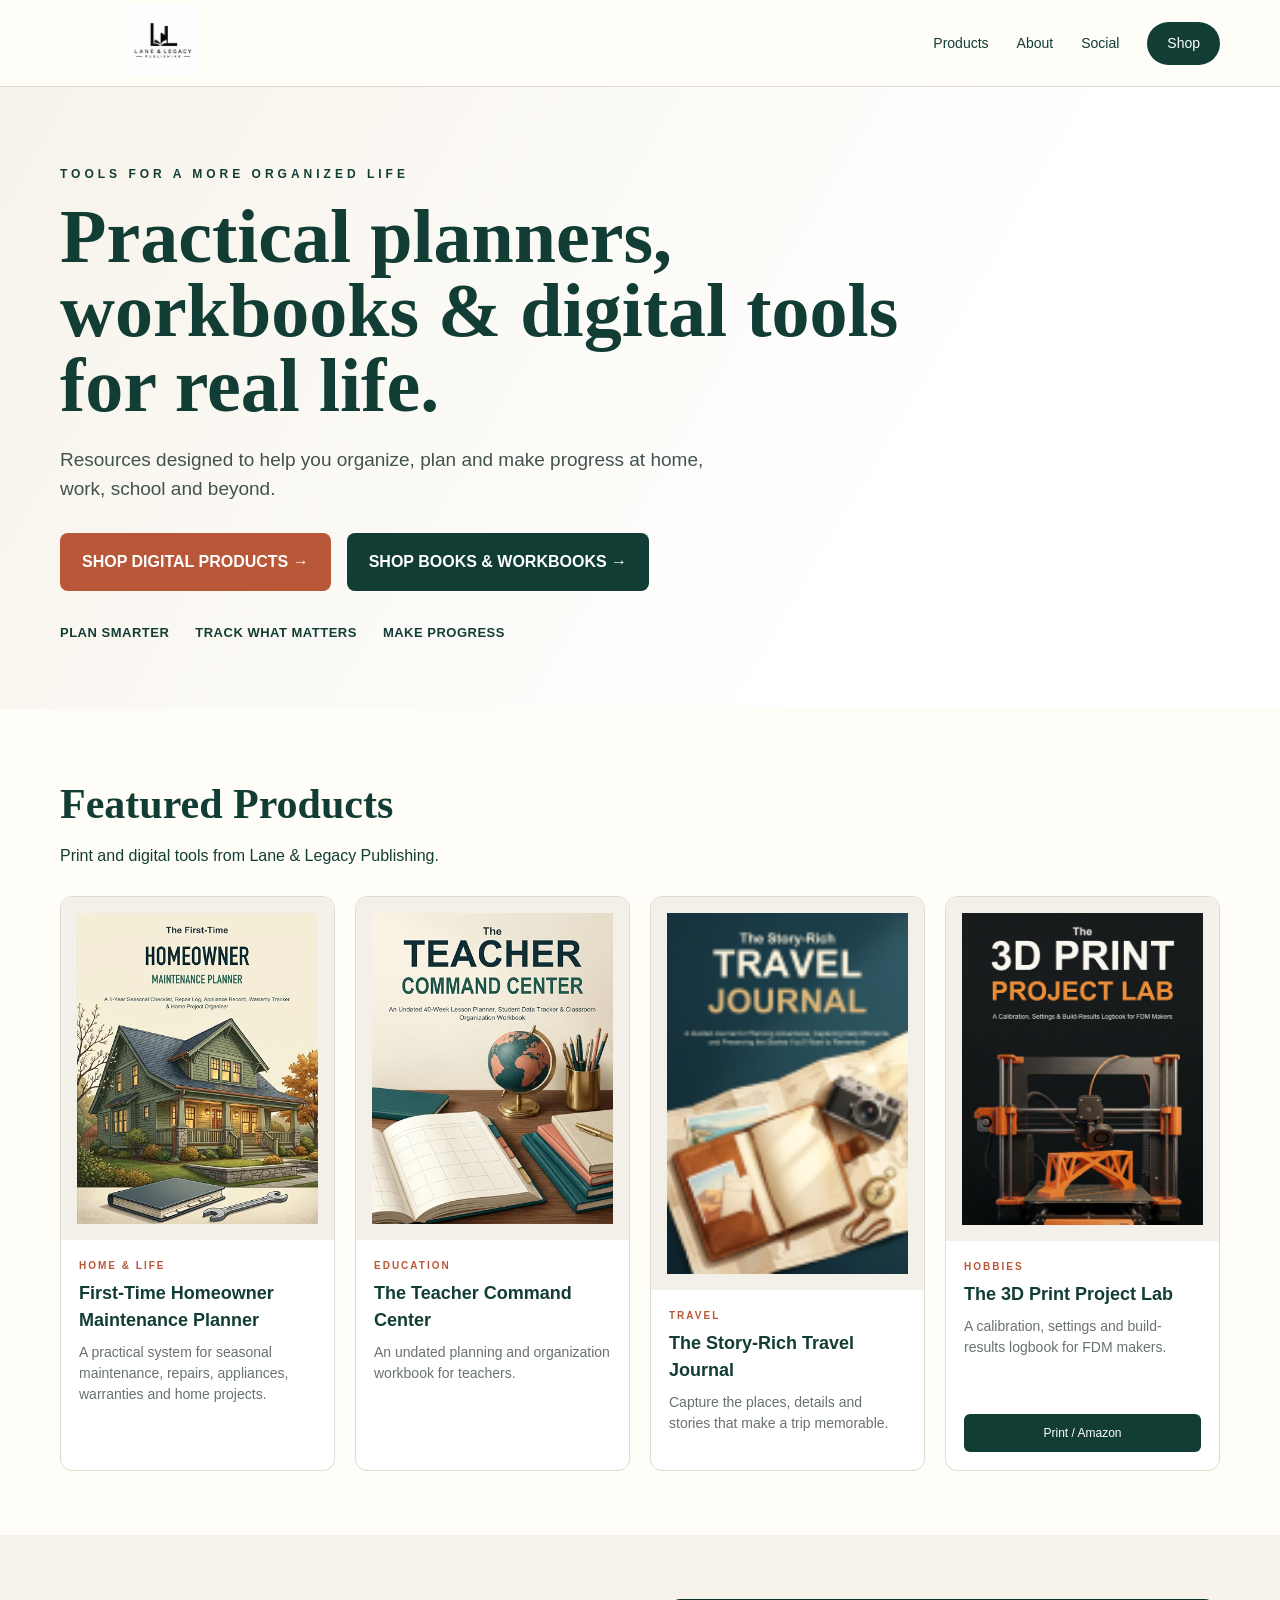
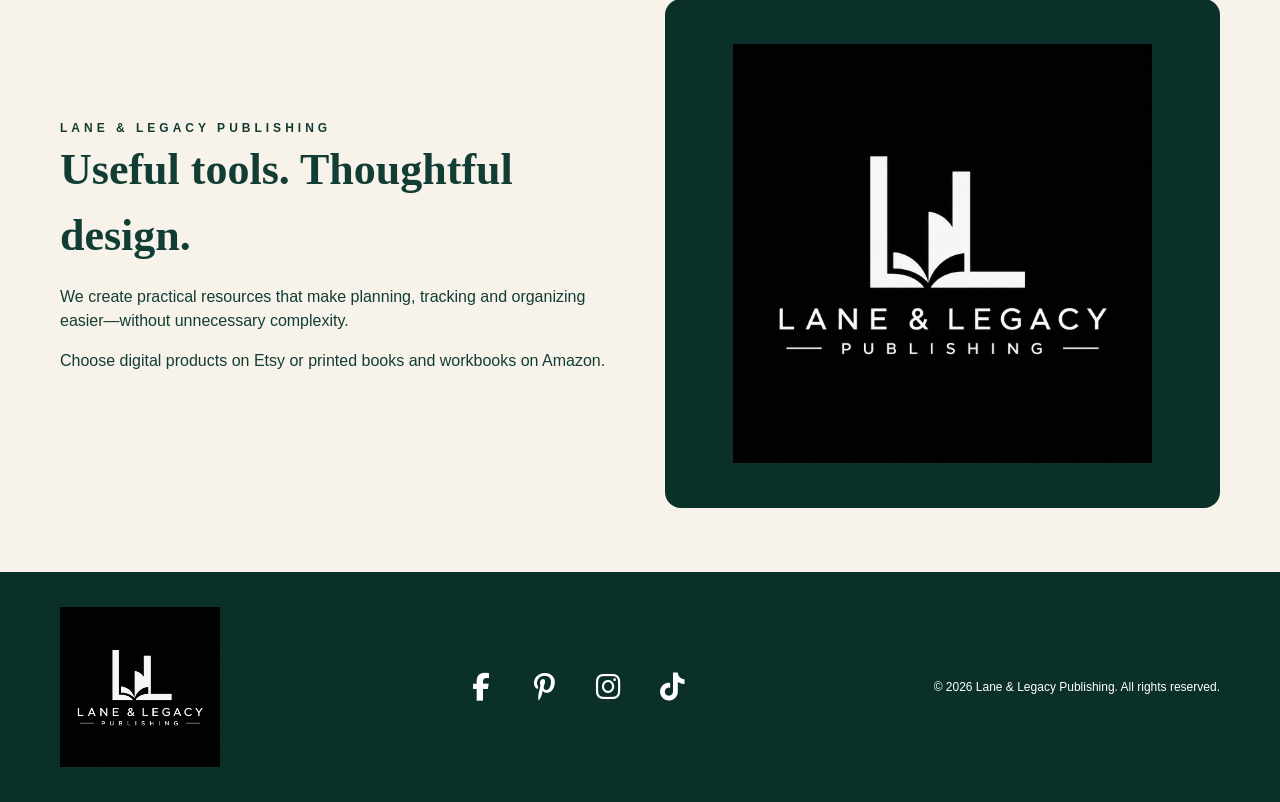
==== index.html @ 57da90db "Add script tag for app.js in index.html" ====
<!doctype html>
<html lang="en">
<head>
<meta charset="utf-8"><meta name="viewport" content="width=device-width,initial-scale=1">
<title>Lane & Legacy Publishing | Practical Tools for Real Life</title>
<meta name="description" content="Practical planners, workbooks and digital tools designed to help you organize, plan and make progress.">
<meta property="og:title" content="Lane & Legacy Publishing"><meta property="og:description" content="Practical tools for real life.">
<link rel="stylesheet" href="styles.css">
<link rel="stylesheet" href="https://cdnjs.cloudflare.com/ajax/libs/font-awesome/6.7.2/css/all.min.css">
</head>
<body>
<header>
  <nav class="wrap">
  <a href="#home"><img class="logo" src="logo.png" alt="Lane & Legacy Publishing"></a>
  <button class="menu-toggle" type="button" aria-label="Open menu" aria-expanded="false">
    <i class="fa-solid fa-bars"></i>
  </button>
  <div class="links">
      <a href="#products">Products</a>
      <a href="#about">About</a>
      <a href="#social">Social</a>
      <a class="pill" href="https://www.etsy.com/shop/LaneandLegacy" target="_blank" rel="noopener">Shop</a>
    </div>
  </nav>
</header>
<main>
<section class="hero" id="home"><div class="wrap">
<div class="eyebrow">Tools for a more organized life</div>
<h1>Practical planners, workbooks & digital tools for real life.</h1>
<p class="lead">Resources designed to help you organize, plan and make progress at home, work, school and beyond.</p>
<div class="actions"><a class="cta etsy" href="https://www.etsy.com/shop/LaneandLegacy" id="etsy-shop" target="_blank" rel="noopener">SHOP DIGITAL PRODUCTS →</a><a class="cta amazon" href="https://www.amazon.com/dp/B0HHYCFRKK" id="amazon-shop" target="_blank" rel="noopener">SHOP BOOKS & WORKBOOKS →</a></div>
<div class="trust"><span>Plan smarter</span><span>Track what matters</span><span>Make progress</span></div>
</div></section>
<section id="products"><div class="wrap"><div class="section-head"><div><h2>Featured Products</h2><div>Print and digital tools from Lane & Legacy Publishing.</div></div></div><div class="grid" id="product-grid"><p>Loading products…</p></div></div></section>
<section class="about" id="about"><div class="wrap about-grid"><div><div class="eyebrow">Lane & Legacy Publishing</div><h2>Useful tools. Thoughtful design.</h2><p>We create practical resources that make planning, tracking and organizing easier—without unnecessary complexity.</p><p>Choose digital products on Etsy or printed books and workbooks on Amazon.</p></div><div class="brand-block"><img src="logo.png" alt="Lane & Legacy Publishing logo"></div></div></section>
</main>
<footer id="social">
  <div class="wrap foot">
    <img src="logo.png" alt="Lane & Legacy Publishing">
 <div class="social-links">
  <a id="facebook-link" href="#" target="_blank" rel="noopener" aria-label="Facebook"><i class="fa-brands fa-facebook-f"></i></a>
  <a id="pinterest-link" href="#" target="_blank" rel="noopener" aria-label="Pinterest"><i class="fa-brands fa-pinterest-p"></i></a>
  <a id="instagram-link" href="#" target="_blank" rel="noopener" aria-label="Instagram"><i class="fa-brands fa-instagram"></i></a>
  <a id="tiktok-link" href="#" target="_blank" rel="noopener" aria-label="TikTok"><i class="fa-brands fa-tiktok"></i></a>
</div>
    <span>© 2026 Lane & Legacy Publishing. All rights reserved.</span>
  </div>
</footer>
  <script src="app.js"></script>
</body>
</html>
---- styles.css ----
:root{--ink:#123d35;--deep:#0b302a;--rust:#b95739;--cream:#f7f3ea;--paper:#fffdf8;--muted:#68726e;--line:#dedbd2}
*{box-sizing:border-box}html{scroll-behavior:smooth}body{margin:0;font-family:Arial,Helvetica,sans-serif;color:var(--ink);background:var(--paper);line-height:1.5}
a{text-decoration:none;color:inherit}.wrap{width:min(1160px,92%);margin:auto}
header{position:sticky;top:0;z-index:20;background:rgba(255,253,248,.96);border-bottom:1px solid var(--line);backdrop-filter:blur(8px)}
nav{height:86px;display:flex;align-items:center;justify-content:space-between;gap:24px}.logo{width:205px;height:72px;object-fit:contain}
.links{display:flex;align-items:center;gap:28px;font-size:14px}.pill{background:var(--ink);color:white;padding:11px 20px;border-radius:999px}
.hero{background:linear-gradient(120deg,var(--cream),#fff 70%);padding:78px 0 66px}.eyebrow{text-transform:uppercase;letter-spacing:4px;font-size:12px;font-weight:700}
h1,h2{font-family:Georgia,'Times New Roman',serif}h1{font-size:clamp(48px,6vw,76px);line-height:.98;margin:16px 0 24px;max-width:850px}
.lead{font-size:19px;max-width:650px;color:#42524d}.actions{display:flex;gap:16px;flex-wrap:wrap;margin-top:30px}
.cta{padding:17px 22px;border-radius:8px;color:white;font-weight:700;min-width:245px}.etsy{background:var(--rust)}.amazon{background:var(--ink)}
.trust{display:flex;gap:26px;flex-wrap:wrap;margin-top:32px;font-size:13px;font-weight:700;text-transform:uppercase;letter-spacing:.5px}
section{padding:64px 0}.section-head{display:flex;justify-content:space-between;align-items:end;gap:20px;margin-bottom:28px}.section-head h2{font-size:42px;margin:0 0 8px}
.grid{display:grid;grid-template-columns:repeat(4,1fr);gap:20px}.card{border:1px solid var(--line);border-radius:12px;overflow:hidden;background:white;display:flex;flex-direction:column}
.art{aspect-ratio:4/3;background:linear-gradient(135deg,#d9dfd7,#f0e6d8);display:grid;place-items:center;padding:24px;text-align:center;font-family:Georgia,serif;font-size:25px}
.card-body{padding:18px;display:flex;flex-direction:column;flex:1}.tag{text-transform:uppercase;letter-spacing:2px;font-size:10px;color:var(--rust);font-weight:700}.card h3{margin:7px 0 8px;font-size:18px}.card p{font-size:14px;color:var(--muted);margin:0 0 18px}
.card-actions{display:flex;gap:8px;margin-top:auto}.card-actions a{flex:1;text-align:center;padding:10px 7px;border-radius:6px;color:white;font-size:12px}
.about{background:var(--cream)}.about-grid{display:grid;grid-template-columns:1fr 1fr;gap:50px;align-items:center}.about h2{font-size:44px;margin:0 0 14px}
.brand-block{background:var(--deep);border-radius:16px;min-height:310px;display:grid;place-items:center;padding:45px}.brand-block img{width:min(430px,90%);filter:invert(1)}
footer{background:var(--deep);color:white;padding:35px 0}.foot{display:flex;justify-content:space-between;gap:24px;align-items:center;font-size:12px}.foot img{width:160px;filter:invert(1)}
.notice{background:#fff4df;border:1px solid #ead4aa;padding:12px 15px;border-radius:8px;font-size:13px;margin-top:22px;max-width:650px}
@media(max-width:900px){.grid{grid-template-columns:repeat(2,1fr)}.about-grid{grid-template-columns:1fr}.links a:not(.pill){display:none}}
@media(max-width:600px){nav{height:72px}.logo{width:155px}.hero{padding:52px 0}.grid{grid-template-columns:1fr}.actions{flex-direction:column}.cta{min-width:0}.section-head{align-items:start;flex-direction:column}.foot{flex-direction:column;text-align:center}}
.card .art img {
  width: 100%;
  height: 100%;
  object-fit: contain;
  object-position: center;
  display: block;
}

.card .art:has(img) {
  padding: 16px;
  background: #f2f0e8;
}
.social-links {
  display: flex;
  align-items: center;
  justify-content: center;
  gap: 20px;
}

.social-links a {
  display: inline-flex;
  align-items: center;
  justify-content: center;
  width: 34px;
  height: 34px;
  color: white;
  transition: opacity 0.2s ease, transform 0.2s ease;
}

.social-links svg {
  width: 24px;
  height: 24px;
  fill: currentColor;
}

.social-links a:hover {
  opacity: 0.75;
  transform: translateY(-2px);
}
/* Force social icons to normal size */
footer .social-links a {
  width: 36px !important;
  height: 36px !important;
  display: inline-flex !important;
  align-items: center !important;
  justify-content: center !important;
  overflow: hidden !important;
}

footer .social-links a svg {
  width: 22px !important;
  height: 22px !important;
  max-width: 22px !important;
  max-height: 22px !important;
  display: block !important;
  flex: 0 0 22px !important;
}

footer .social-links {
  display: flex !important;
  align-items: center !important;
  justify-content: center !important;
  gap: 16px !important;
}
/* Fix footer social icons */
footer {
  overflow: visible !important;
}

footer .foot {
  min-height: 140px !important;
  display: flex !important;
  align-items: center !important;
  justify-content: space-between !important;
}

footer .social-links {
  display: flex !important;
  visibility: visible !important;
  opacity: 1 !important;
  height: auto !important;
  overflow: visible !important;
}

footer .social-links a {
  width: 48px !important;
  height: 48px !important;
  min-width: 48px !important;
  max-width: 48px !important;
  min-height: 48px !important;
  max-height: 48px !important;
  overflow: visible !important;
}
footer .social-links a i {
  font-size: 28px !important;
  line-height: 1 !important;
}
/* Mobile footer */
@media (max-width: 700px) {
  footer .foot {
    flex-direction: column !important;
    justify-content: center !important;
    gap: 24px !important;
    padding: 32px 20px !important;
    text-align: center !important;
  }

  footer .foot > img {
    width: 145px !important;
    height: auto !important;
  }

  footer .social-links {
    justify-content: center !important;
    gap: 16px !important;
  }

  footer .foot > span {
    text-align: center !important;
    font-size: 13px !important;
  }
}
/* Mobile navigation button - hidden on desktop */
.menu-toggle {
  display: none;
}

/* Mobile navigation */
@media (max-width: 700px) {
  header nav.wrap {
    position: relative;
  }

  .menu-toggle {
    display: inline-flex;
    align-items: center;
    justify-content: center;
    width: 48px;
    height: 48px;
    margin-left: auto;
    border: 0;
    border-radius: 50%;
    background: #0b3d35;
    color: white;
    font-size: 22px;
    cursor: pointer;
  }

  header .links {
    display: none;
    position: absolute;
    top: 100%;
    right: 0;
    width: 220px;
    padding: 16px;
    background: #ffffff;
    border-radius: 0 0 12px 12px;
    box-shadow: 0 10px 25px rgba(0,0,0,.15);
    z-index: 1000;
    flex-direction: column;
    align-items: stretch;
    gap: 8px;
  }

  header .links.open {
    display: flex;
  }

  header .links a {
    display: block;
    padding: 12px 14px;
    text-align: center;
  }
}
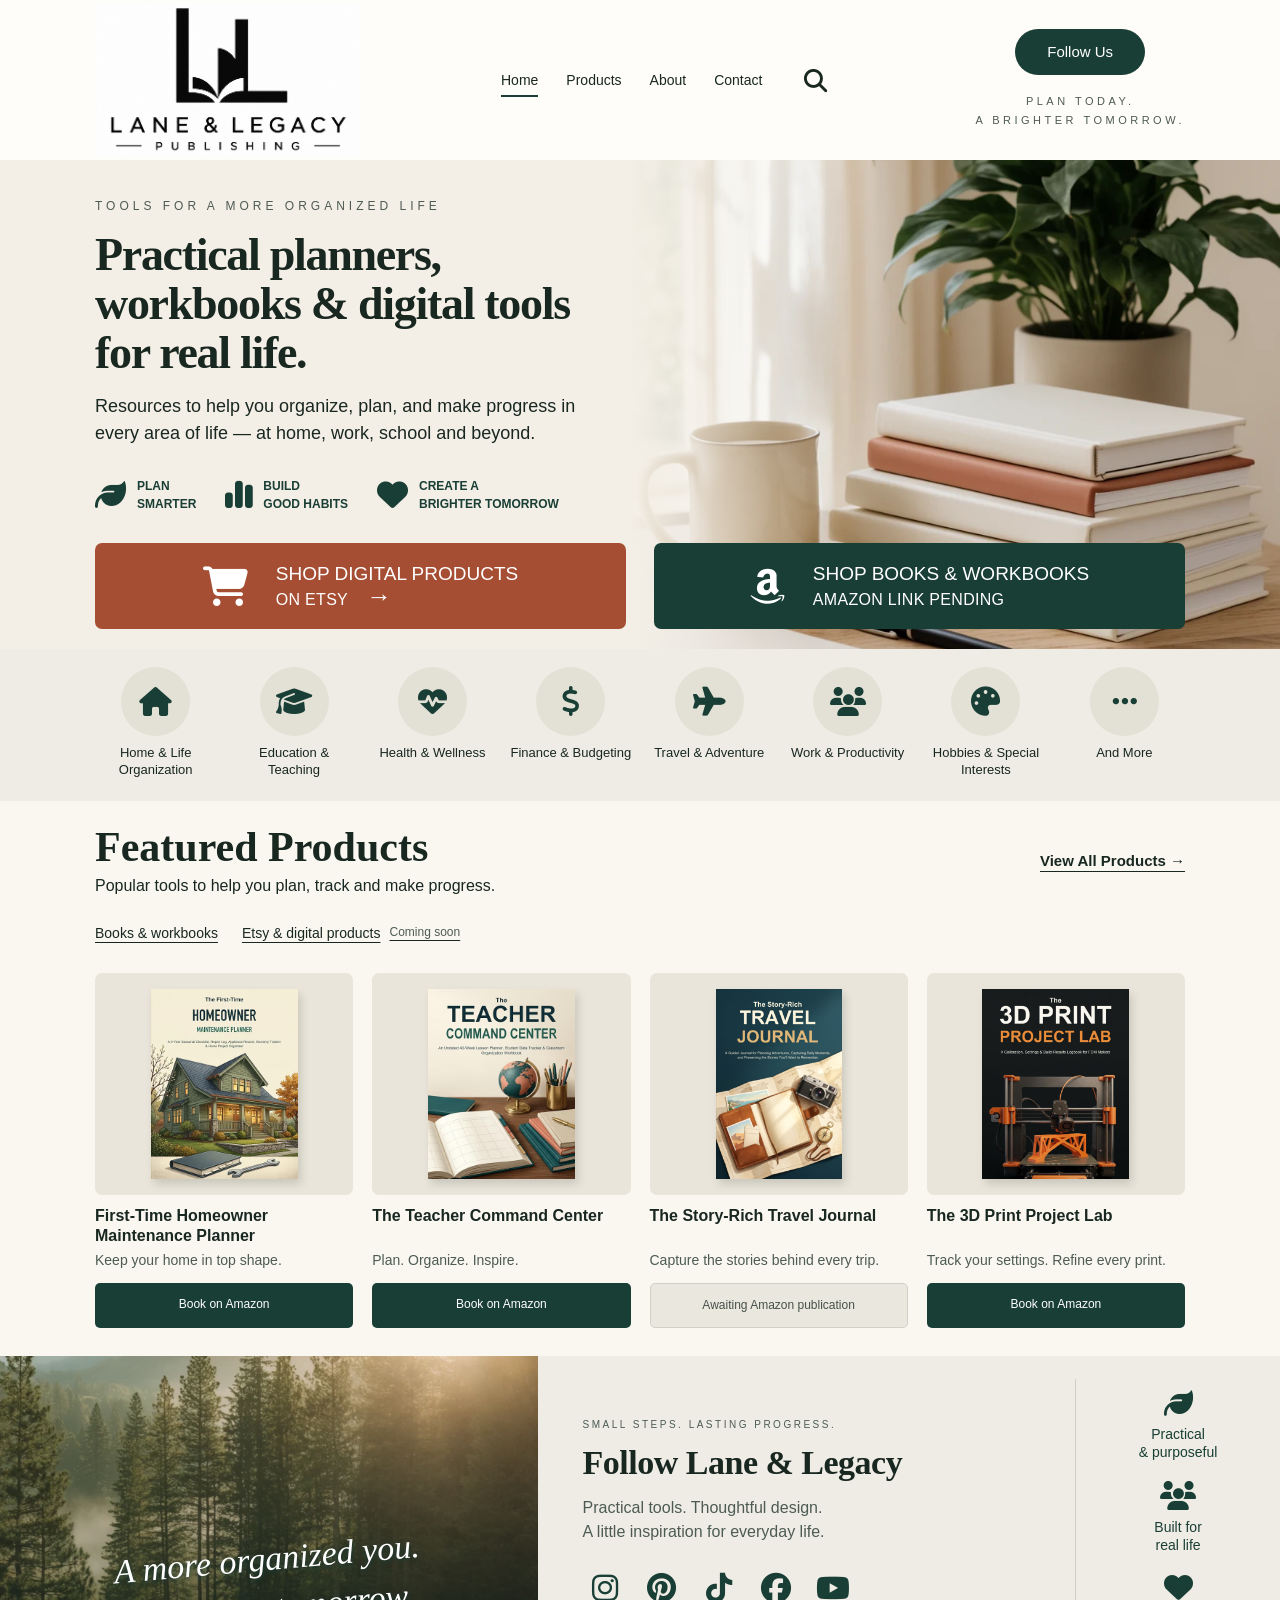
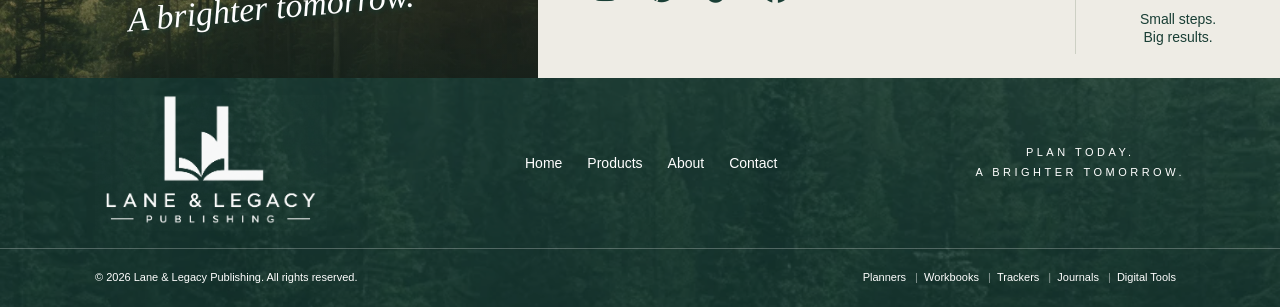
==== commit b95d0950: "Complete reference-style publishing site and verified product catalog" ====
--- a/index.html
+++ b/index.html
@@ -1,51 +1,77 @@
 <!doctype html>
 <html lang="en">
 <head>
-<meta charset="utf-8"><meta name="viewport" content="width=device-width,initial-scale=1">
-<title>Lane & Legacy Publishing | Practical Tools for Real Life</title>
-<meta name="description" content="Practical planners, workbooks and digital tools designed to help you organize, plan and make progress.">
-<meta property="og:title" content="Lane & Legacy Publishing"><meta property="og:description" content="Practical tools for real life.">
-<link rel="stylesheet" href="styles.css">
-<link rel="stylesheet" href="https://cdnjs.cloudflare.com/ajax/libs/font-awesome/6.7.2/css/all.min.css">
+  <meta charset="utf-8">
+  <meta name="viewport" content="width=device-width,initial-scale=1">
+  <title>Lane & Legacy Publishing | Practical Tools for Real Life</title>
+  <meta name="description" content="Practical planners, workbooks and digital tools to help you organize, plan and make progress—at home, work, school and beyond.">
+  <meta property="og:title" content="Lane & Legacy Publishing">
+  <meta property="og:description" content="Practical planners, workbooks & digital tools for real life.">
+  <meta name="theme-color" content="#193e35">
+  <link rel="icon" href="assets/images/logo.webp">
+  <link rel="stylesheet" href="styles.css">
+  <link rel="stylesheet" href="https://cdnjs.cloudflare.com/ajax/libs/font-awesome/6.7.2/css/all.min.css">
+  <script src="app.js" defer></script>
 </head>
 <body>
-<header>
-  <nav class="wrap">
-  <a href="#home"><img class="logo" src="logo.png" alt="Lane & Legacy Publishing"></a>
-  <button class="menu-toggle" type="button" aria-label="Open menu" aria-expanded="false">
-    <i class="fa-solid fa-bars"></i>
-  </button>
-  <div class="links">
-      <a href="#products">Products</a>
-      <a href="#about">About</a>
-      <a href="#social">Social</a>
-      <a class="pill" href="https://www.etsy.com/shop/LaneandLegacy" target="_blank" rel="noopener">Shop</a>
+<a class="skip-link" href="#main">Skip to content</a>
+<header id="home" class="site-header">
+  <div class="wrap header-inner">
+    <a class="brand" href="#home" aria-label="Lane & Legacy Publishing home"><img src="assets/images/logo.webp" width="1254" height="1254" alt="Lane & Legacy Publishing"></a>
+    <button class="menu-toggle" type="button" aria-label="Open navigation" aria-expanded="false" aria-controls="main-navigation"><i class="fa-solid fa-bars" aria-hidden="true"></i><span>Menu</span></button>
+    <nav id="main-navigation" class="main-navigation" aria-label="Main navigation">
+      <a class="home-link" href="#home" aria-current="page">Home</a><a href="#products" data-catalog="all">Products</a><button type="button" data-dialog="about-dialog">About</button><button type="button" data-dialog="contact-dialog">Contact</button>
+      <button class="search-toggle icon-button" type="button" aria-label="Search products"><i class="fa-solid fa-magnifying-glass" aria-hidden="true"></i></button>
+    </nav>
+    <div class="header-follow"><a class="pill" href="#social">Follow Us</a><p class="brand-statement">Plan today.<br>A brighter tomorrow.</p></div>
+  </div>
+</header>
+<main id="main" tabindex="-1">
+  <section class="hero" aria-labelledby="hero-title">
+    <div class="wrap hero-layout">
+      <div class="hero-copy">
+        <p class="eyebrow">Tools for a more organized life</p>
+        <h1 id="hero-title">Practical planners,<br class="desktop-break"> workbooks & digital tools<br class="desktop-break"> for real life.</h1>
+        <p class="lead">Resources to help you organize, plan, and make progress in every area of life — at home, work, school and beyond.</p>
+        <ul class="hero-values" aria-label="Our purpose">
+          <li><i class="fa-solid fa-leaf" aria-hidden="true"></i><span>Plan<br>smarter</span></li>
+          <li><i class="fa-solid fa-chart-simple" aria-hidden="true"></i><span>Build<br>good habits</span></li>
+          <li><i class="fa-solid fa-heart" aria-hidden="true"></i><span>Create a<br>brighter tomorrow</span></li>
+        </ul>
+      </div>
+      <div class="hero-photo"><img src="assets/images/workspace-832.webp" srcset="assets/images/workspace-480.webp 480w, assets/images/workspace-832.webp 832w" sizes="(max-width: 700px) 100vw, 52vw" width="832" height="1248" fetchpriority="high" alt="Cream and terracotta notebooks, a ceramic mug and a leafy plant on a sunlit wooden desk"></div>
+      <div class="shop-actions">
+        <span class="cta etsy" id="etsy-shop" aria-disabled="true"><i class="fa-solid fa-cart-shopping" aria-hidden="true"></i><span><strong>Shop digital products</strong><span>On Etsy <span aria-hidden="true">→</span></span></span></span>
+        <span class="cta amazon" id="amazon-shop" aria-disabled="true"><i class="fa-brands fa-amazon" aria-hidden="true"></i><span><strong>Shop books & workbooks</strong><span>Amazon link pending</span></span></span>
+      </div>
     </div>
-  </nav>
-</header>
-<main>
-<section class="hero" id="home"><div class="wrap">
-<div class="eyebrow">Tools for a more organized life</div>
-<h1>Practical planners, workbooks & digital tools for real life.</h1>
-<p class="lead">Resources designed to help you organize, plan and make progress at home, work, school and beyond.</p>
-<div class="actions"><a class="cta etsy" href="https://www.etsy.com/shop/LaneandLegacy" id="etsy-shop" target="_blank" rel="noopener">SHOP DIGITAL PRODUCTS →</a><a class="cta amazon" href="https://www.amazon.com/dp/B0HHYCFRKK" id="amazon-shop" target="_blank" rel="noopener">SHOP BOOKS & WORKBOOKS →</a></div>
-<div class="trust"><span>Plan smarter</span><span>Track what matters</span><span>Make progress</span></div>
-</div></section>
-<section id="products"><div class="wrap"><div class="section-head"><div><h2>Featured Products</h2><div>Print and digital tools from Lane & Legacy Publishing.</div></div></div><div class="grid" id="product-grid"><p>Loading products…</p></div></div></section>
-<section class="about" id="about"><div class="wrap about-grid"><div><div class="eyebrow">Lane & Legacy Publishing</div><h2>Useful tools. Thoughtful design.</h2><p>We create practical resources that make planning, tracking and organizing easier—without unnecessary complexity.</p><p>Choose digital products on Etsy or printed books and workbooks on Amazon.</p></div><div class="brand-block"><img src="logo.png" alt="Lane & Legacy Publishing logo"></div></div></section>
+  </section>
+  <nav class="category-strip" aria-label="Browse product categories"><div class="wrap category-list" id="category-list"></div></nav>
+  <section id="products" class="products-section" aria-labelledby="products-heading">
+    <div class="wrap">
+      <div class="section-head"><div><h2 id="products-heading">Featured Products</h2><p id="products-description">Popular tools to help you plan, track and make progress.</p></div><button class="text-link" type="button" id="view-all">View All Products <span aria-hidden="true">→</span></button></div>
+      <nav class="catalog-platforms" aria-label="Shop by format"><a href="#products" data-kind="print">Books &amp; workbooks</a><a href="#products" data-kind="digital">Etsy &amp; digital products <span>Coming soon</span></a></nav>
+      <div class="catalog-tools" id="catalog-tools" hidden>
+        <div class="search-field"><label for="product-search">Search products</label><input id="product-search" type="search" placeholder="Find your next practical tool…" autocomplete="off"></div>
+        <div class="category-field"><label for="category-select">Category</label><select id="category-select"><option value="all">All categories</option></select></div>
+        <button class="text-link" type="button" id="reset-filters">Clear filters</button>
+      </div>
+      <p class="catalog-status" id="catalog-status" role="status" aria-live="polite"></p>
+      <div class="product-grid" id="product-grid" aria-busy="true"><p>Loading products…</p></div>
+      <noscript><p>Enable JavaScript to browse the product catalog. You can also visit <a href="https://www.etsy.com/shop/LaneandLegacy">Lane & Legacy on Etsy</a>.</p></noscript>
+    </div>
+  </section>
+  <section id="social" class="brand-social" aria-labelledby="social-heading">
+    <div class="scenic-panel"><img src="assets/images/scenic-832.webp" srcset="assets/images/scenic-480.webp 480w, assets/images/scenic-832.webp 832w" sizes="(max-width: 700px) 100vw, 42vw" width="832" height="1248" loading="lazy" alt="Warm sunlight falling over a peaceful evergreen forest and distant hills"><p>A more organized you.<br>A brighter tomorrow.</p></div>
+    <div class="social-copy"><p class="eyebrow">Small steps. Lasting progress.</p><h2 id="social-heading">Follow Lane & Legacy</h2><p>Practical tools. Thoughtful design.<br>A little inspiration for everyday life.</p><div class="social-links" id="social-links" aria-label="Lane & Legacy social accounts"></div></div>
+    <ul class="brand-values" aria-label="Our values"><li><i class="fa-solid fa-leaf" aria-hidden="true"></i><span>Practical<br>& purposeful</span></li><li><i class="fa-solid fa-users" aria-hidden="true"></i><span>Built for<br>real life</span></li><li><i class="fa-solid fa-heart" aria-hidden="true"></i><span>Small steps.<br>Big results.</span></li></ul>
+  </section>
 </main>
-<footer id="social">
-  <div class="wrap foot">
-    <img src="logo.png" alt="Lane & Legacy Publishing">
- <div class="social-links">
-  <a id="facebook-link" href="#" target="_blank" rel="noopener" aria-label="Facebook"><i class="fa-brands fa-facebook-f"></i></a>
-  <a id="pinterest-link" href="#" target="_blank" rel="noopener" aria-label="Pinterest"><i class="fa-brands fa-pinterest-p"></i></a>
-  <a id="instagram-link" href="#" target="_blank" rel="noopener" aria-label="Instagram"><i class="fa-brands fa-instagram"></i></a>
-  <a id="tiktok-link" href="#" target="_blank" rel="noopener" aria-label="TikTok"><i class="fa-brands fa-tiktok"></i></a>
-</div>
-    <span>© 2026 Lane & Legacy Publishing. All rights reserved.</span>
-  </div>
+<footer class="site-footer">
+  <div class="wrap footer-main"><a class="brand footer-brand" href="#home" aria-label="Lane & Legacy Publishing home"><img src="assets/images/logo.webp" width="1254" height="1254" loading="lazy" alt="Lane & Legacy Publishing"></a><nav aria-label="Footer navigation"><a href="#home">Home</a><a href="#products" data-catalog="all">Products</a><button type="button" data-dialog="about-dialog">About</button><button type="button" data-dialog="contact-dialog">Contact</button></nav><p class="brand-statement">Plan today.<br>A brighter tomorrow.</p></div>
+  <div class="footer-rule"><div class="wrap footer-bottom"><p>© 2026 Lane & Legacy Publishing. All rights reserved.</p><nav aria-label="Browse product types"><a href="#products" data-kind="planner">Planners</a><a href="#products" data-kind="workbook">Workbooks</a><a href="#products" data-kind="tracker">Trackers</a><a href="#products" data-kind="journal">Journals</a><a href="#products" data-kind="digital">Digital Tools</a></nav></div></div>
 </footer>
-  <script src="app.js"></script>
+<dialog id="about-dialog" aria-labelledby="about-title"><div class="dialog-top"><p class="eyebrow">Lane & Legacy Publishing</p><button type="button" class="dialog-close icon-button" aria-label="Close about"><i class="fa-solid fa-xmark" aria-hidden="true"></i></button></div><h2 id="about-title">Useful tools.<br>Thoughtful design.</h2><p>We create practical resources that make planning, tracking and organizing easier—without unnecessary complexity.</p><p>For home, work, school and everything in between, our purpose is simple: help you take the next small step.</p><a class="pill dialog-products" href="#products" data-catalog="all">Explore our products <span aria-hidden="true">→</span></a></dialog>
+<dialog id="contact-dialog" aria-labelledby="contact-title"><div class="dialog-top"><p class="eyebrow">Let’s connect</p><button type="button" class="dialog-close icon-button" aria-label="Close contact"><i class="fa-solid fa-xmark" aria-hidden="true"></i></button></div><h2 id="contact-title">Contact Lane & Legacy</h2><p>For a question about an Etsy purchase, visit our shop and use Etsy’s contact option. You can also find us on our social profiles.</p><div id="contact-links" class="contact-links"></div></dialog>
 </body>
 </html>
--- a/styles.css
+++ b/styles.css
@@ -1,197 +1,1322 @@
+:root {
+  --forest:#193e35;
+  --forest-dark:#123129;
+  --cream:#faf7f1;
+  --neutral:#eeece4;
+  --rust:#a64e34;
+  --rust-dark:#8e3f2a;
+  --ink:#192721;
+  --muted:#4d5b53;
+  --line:#d8d8cc;
+  --radius:7px;
+  --wrap:1090px
+}
+* {
+  box-sizing:border-box
+}
+html {
+  scroll-behavior:smooth;
+  scroll-padding-top:24px
+}
+body {
+  margin:0;
+  background:var(--cream);
+  color:var(--ink);
+  font-family:Arial,Helvetica,sans-serif;
+  line-height:1.45
+}
+button,input,select {
+  font:inherit
+}
+button,a,input,select {
+  -webkit-tap-highlight-color:transparent
+}
+button,a {
+  touch-action:manipulation
+}
+button {
+  cursor:pointer
+}
+a {
+  color:inherit;
+  text-decoration:none
+}
+button {
+  color:inherit
+}
+img {
+  max-width:100%;
+  display:block
+}
+button:disabled,[aria-disabled=true] {
+  cursor:default
+}
+button:disabled {
+  opacity:1
+}
+a:focus-visible,button:focus-visible,input:focus-visible,select:focus-visible {
+  outline:3px solid #bd663f;
+  outline-offset:5px
+}
+a:hover {
+  text-decoration:underline;
+  text-underline-offset:5px
+}
+.wrap {
+  width:calc(100% - 112px);
+  max-width:var(--wrap);
+  margin-inline:auto
+}
+h1,h2 {
+  font-family:Georgia,'Times New Roman',serif;
+  font-weight:700
+}
+h2 {
+  font-size:42px;
+  line-height:1.1;
+  margin:0
+}
+p {
+  margin:0
+}
+.skip-link {
+  position:fixed;
+  top:-100px;
+  left:16px;
+  padding:12px 20px;
+  z-index:99;
+  background:var(--forest);
+  color:#fff
+}
+.skip-link:focus {
+  top:12px
+}
+.eyebrow {
+  font-size:12px;
+  font-weight:500;
+  letter-spacing:4px;
+  text-transform:uppercase;
+  line-height:1.6;
+  color:var(--muted)
+}
+.site-header {
+  background:#fffdfa
+}
+.header-inner {
+  min-height:160px;
+  display:flex;
+  align-items:center;
+  justify-content:space-between;
+  gap:28px
+}
+.brand {
+  position:relative;
+  display:block;
+  flex-shrink:0;
+  width:265px;
+  height:154px;
+  overflow:hidden;
+  background:#fff
+}
+.brand img {
+  position:absolute;
+  width:300px;
+  max-width:none;
+  height:300px;
+  left:-17px;
+  top:-75px
+}
+.main-navigation {
+  display:flex;
+  align-items:center;
+  gap:28px;
+  font-size:14px
+}
+.main-navigation a,.main-navigation button {
+  min-height:44px;
+  display:inline-flex;
+  align-items:center;
+  border:0;
+  background:none;
+  padding:8px 0
+}
+.home-link {
+  position:relative
+}
+.home-link:after {
+  content:'';
+  height:2px;
+  background:var(--forest);
+  position:absolute;
+  left:0;
+  right:0;
+  bottom:5px
+}
+.main-navigation button:hover,.site-footer button:hover {
+  text-decoration:underline;
+  text-underline-offset:5px
+}
+.icon-button {
+  display:inline-grid;
+  place-items:center;
+  width:44px;
+  height:44px;
+  border:0;
+  background:transparent;
+  font-size:23px
+}
+.main-navigation .search-toggle {
+  padding:8px 14px
+}
+.header-follow {
+  text-align:center;
+  flex-shrink:0
+}
+.pill {
+  display:inline-block;
+  border-radius:30px;
+  background:var(--forest);
+  color:white;
+  padding:12px 32px;
+  font-size:15px;
+  text-align:center;
+  min-height:44px
+}
+.pill:hover {
+  background:var(--forest-dark);
+  text-decoration:none
+}
+.brand-statement {
+  text-transform:uppercase;
+  font-size:11px;
+  letter-spacing:3.5px;
+  line-height:1.8
+}
+.header-follow .brand-statement {
+  margin-top:17px;
+  color:var(--muted)
+}
+.menu-toggle {
+  display:none
+}
+.hero {
+  overflow:hidden;
+  background:#f4efe6
+}
+.hero-layout {
+  position:relative;
+  display:grid;
+  grid-template-columns:51% 49%;
+  padding-top:37px;
+  padding-bottom:20px
+}
+.hero-copy {
+  position:relative;
+  z-index:1;
+  padding-bottom:30px;
+  pointer-events:none
+}
+.hero-copy .eyebrow {
+  margin-bottom:15px
+}
+h1 {
+  font-size:46px;
+  letter-spacing:-1.3px;
+  line-height:1.06;
+  margin:0 0 16px;
+  white-space:nowrap
+}
+.lead {
+  font-size:18px;
+  line-height:1.48;
+  max-width:525px
+}
+.hero-photo {
+  position:absolute;
+  left:49%;
+  right:calc((min(1090px, 100vw - 112px) - 100vw)/2);
+  top:0;
+  bottom:0
+}
+.hero-photo img {
+  width:100%;
+  height:100%;
+  object-fit:cover;
+  object-position:50% 69%
+}
+.hero-photo:after {
+  content:'';
+  position:absolute;
+  inset:0;
+  background:linear-gradient(90deg,#f4efe6 0%,rgba(244,239,230,.7) 9%,transparent 28%)
+}
+.hero-values {
+  list-style:none;
+  display:flex;
+  gap:29px;
+  padding:0;
+  margin:30px 0 0;
+  color:var(--forest)
+}
+.hero-values li {
+  display:flex;
+  align-items:center;
+  gap:11px
+}
+.hero-values i {
+  font-size:31px
+}
+.hero-values span {
+  text-transform:uppercase;
+  font-size:12px;
+  line-height:1.5;
+  font-weight:600
+}
+.shop-actions {
+  position:relative;
+  z-index:2;
+  grid-column:1/-1;
+  display:grid;
+  grid-template-columns:1fr 1fr;
+  gap:28px
+}
+.cta {
+  min-height:86px;
+  display:flex;
+  align-items:center;
+  justify-content:center;
+  gap:28px;
+  color:#fff;
+  border-radius:var(--radius);
+  padding:14px 24px;
+  line-height:1.45
+}
+.cta>i {
+  font-size:40px
+}
+.cta>span>span {
+  display:block;
+  font-size:16px;
+  text-transform:uppercase;
+  letter-spacing:.3px
+}
+.cta strong {
+  display:block;
+  font-size:19px;
+  font-weight:500;
+  text-transform:uppercase
+}
+.cta>span>span>span {
+  display:inline;
+  margin-left:14px;
+  font-size:25px;
+  line-height:0
+}
+.etsy {
+  background:var(--rust);
+  color:white
+}
+.amazon {
+  background:var(--forest);
+  color:white
+}
+a.etsy:hover {
+  background:var(--rust-dark);
+  text-decoration:none
+}
+a.amazon:hover {
+  background:var(--forest-dark);
+  text-decoration:none
+}
+.category-strip {
+  background:var(--neutral)
+}
+.category-list {
+  display:grid;
+  grid-template-columns:repeat(8,1fr);
+  gap:17px;
+  padding:18px 0 22px
+}
+.category-list a {
+  font-size:13px;
+  text-align:center;
+  line-height:1.35;
+  display:flex;
+  flex-direction:column;
+  align-items:center;
+  gap:8px
+}
+.category-icon {
+  width:69px;
+  height:69px;
+  border-radius:50%;
+  background:#e3e1d6;
+  display:grid;
+  place-items:center;
+  color:var(--forest);
+  font-size:29px;
+  transition:background .15s
+}
+.category-list a:hover .category-icon,.category-list a[aria-current=true] .category-icon {
+  background:#d3dbcf
+}
+.category-list a:focus-visible {
+  outline-offset:3px
+}
+.products-section {
+  padding:23px 0 28px
+}
+.section-head {
+  display:flex;
+  align-items:center;
+  justify-content:space-between;
+  gap:24px;
+  margin-bottom:14px
+}
+.section-head p {
+  font-size:16px;
+  margin-top:4px
+}
+.text-link {
+  border:0;
+  background:transparent;
+  padding:10px 0;
+  text-decoration:underline;
+  text-underline-offset:5px;
+  min-height:44px;
+  font-weight:600;
+  white-space:nowrap;
+  font-size:15px
+}
+.text-link span {
+  font-size:24px;
+  display:inline-block;
+  text-decoration:none;
+  margin-left:5px
+}
+.product-grid {
+  display:grid;
+  grid-template-columns:repeat(4,minmax(0,1fr));
+  gap:19px
+}
+.product-card {
+  min-width:0;
+  display:flex;
+  flex-direction:column
+}
+.product-art {
+  height:222px;
+  border-radius:var(--radius);
+  background:#e9e5da;
+  display:flex;
+  align-items:center;
+  justify-content:center;
+  overflow:hidden;
+  padding:13px
+}
+.product-art img {
+  height:100%;
+  width:100%;
+  object-fit:contain;
+  filter:drop-shadow(3px 5px 4px #0002)
+}
+.product-card h3 {
+  font-size:16px;
+  line-height:1.25;
+  margin:11px 0 5px
+}
+.product-card p {
+  font-size:14px;
+  line-height:1.4;
+  color:var(--muted);
+  margin-bottom:12px
+}
+.card-actions {
+  display:flex;
+  gap:8px;
+  margin-top:auto
+}
+.card-actions a,.card-actions .unavailable {
+  flex:1;
+  text-align:center;
+  min-height:45px;
+  padding:12px 6px;
+  border-radius:5px;
+  font-size:12px;
+  line-height:1.5
+}
+.unavailable {
+  background:#e9e7de;
+  color:#465149;
+  border:1px solid #d0d2c6
+}
+.catalog-tools {
+  display:flex;
+  align-items:end;
+  gap:18px;
+  background:var(--neutral);
+  padding:20px;
+  margin:18px 0
+}
+.catalog-tools[hidden] {
+  display:none
+}
+.catalog-tools label {
+  display:block;
+  font-size:13px;
+  font-weight:600;
+  margin-bottom:6px
+}
+.search-field {
+  flex:1
+}
+.catalog-tools input,.catalog-tools select {
+  width:100%;
+  border:1px solid #929a91;
+  background:#fffdf9;
+  color:var(--ink);
+  border-radius:5px;
+  min-height:45px;
+  padding:10px 12px
+}
+.catalog-status:empty {
+  display:none
+}
+.catalog-status {
+  font-size:14px;
+  color:var(--muted);
+  margin-bottom:15px
+}
+.empty-state {
+  grid-column:1/-1;
+  border:1px solid var(--line);
+  padding:30px;
+  background:var(--neutral)
+}
+.empty-state h3 {
+  margin-top:0
+}
+.empty-state p {
+  margin-bottom:10px
+}
+.brand-social {
+  display:grid;
+  grid-template-columns:42% 42% 16%;
+  background:#eeece5;
+  min-height:322px
+}
+.scenic-panel {
+  position:relative;
+  overflow:hidden;
+  min-height:322px
+}
+.scenic-panel img {
+  position:absolute;
+  width:100%;
+  height:100%;
+  object-fit:cover;
+  object-position:50% 59%
+}
+.scenic-panel:after {
+  content:'';
+  position:absolute;
+  inset:0;
+  background:linear-gradient(transparent 15%,#102a256e)
+}
+.scenic-panel p {
+  position:absolute;
+  inset:auto 22px 45px;
+  z-index:1;
+  font-family:Georgia,'Times New Roman',serif;
+  font-style:italic;
+  color:#fff;
+  text-shadow:0 2px 5px #163c35;
+  font-size:34px;
+  line-height:1.45;
+  text-align:center;
+  transform:rotate(-5deg)
+}
+.social-copy {
+  padding:41px 32px 35px 45px;
+  align-self:center
+}
+.social-copy .eyebrow {
+  font-size:10px;
+  letter-spacing:2.5px;
+  margin-bottom:11px
+}
+.social-copy h2 {
+  font-size:34px;
+  letter-spacing:-.5px;
+  margin-bottom:15px
+}
+.social-copy>p:not(.eyebrow) {
+  font-size:16px;
+  color:var(--muted);
+  line-height:1.5
+}
+.social-links {
+  display:flex;
+  gap:13px;
+  margin-top:22px;
+  flex-wrap:wrap
+}
+.social-links a,.social-links .social-unavailable {
+  width:44px;
+  min-height:44px;
+  display:flex;
+  flex-direction:column;
+  align-items:center;
+  justify-content:center;
+  color:var(--forest);
+  font-size:30px
+}
+.social-links a:hover {
+  transform:translateY(-2px);
+  text-decoration:none
+}
+.social-unavailable {
+  position:relative;
+  color:#627369!important
+}
+.social-unavailable small {
+  font-size:9px;
+  position:absolute;
+  white-space:nowrap;
+  bottom:-12px
+}
+.brand-values {
+  list-style:none;
+  border-left:1px solid #cdd0c4;
+  align-self:center;
+  display:flex;
+  flex-direction:column;
+  align-items:center;
+  gap:19px;
+  text-align:center;
+  margin:22px 0;
+  padding:0 15px;
+  color:var(--forest)
+}
+.brand-values li {
+  display:flex;
+  align-items:center;
+  flex-direction:column;
+  font-size:14px;
+  line-height:1.3;
+  gap:6px
+}
+.brand-values i {
+  font-size:29px
+}
+.site-footer {
+  position:relative;
+  background:var(--forest-dark) url('assets/images/forest-832.webp') center 58%/cover;
+  color:#fff
+}
+.site-footer:before {
+  content:'';
+  position:absolute;
+  inset:0;
+  background:#103a3294;
+  pointer-events:none
+}
+.footer-main,.footer-bottom {
+  position:relative
+}
+.footer-main {
+  display:flex;
+  justify-content:space-between;
+  align-items:center;
+  min-height:170px;
+  gap:32px
+}
+.footer-brand {
+  width:232px;
+  height:136px;
+  border-radius:3px
+}
+.footer-brand img {
+  width:267px;
+  height:267px;
+  left:-18px;
+  top:-70px
+}
+.footer-main nav {
+  display:flex;
+  gap:25px;
+  align-items:center;
+  font-size:14px
+}
+.site-footer button {
+  border:0;
+  background:none;
+  color:inherit;
+  padding:12px 0
+}
+.footer-main nav a {
+  padding:12px 0
+}
+.footer-main .brand-statement {
+  text-align:center
+}
+.footer-rule {
+  position:relative;
+  border-top:1px solid #ffffff40
+}
+.footer-bottom {
+  min-height:58px;
+  display:flex;
+  justify-content:space-between;
+  align-items:center;
+  gap:18px;
+  font-size:11px
+}
+.footer-bottom nav {
+  display:flex;
+  flex-wrap:wrap
+}
+.footer-bottom nav a {
+  padding:12px 9px;
+  position:relative;
+  min-height:44px;
+  display:inline-flex;
+  align-items:center
+}
+.footer-bottom nav a+a:before {
+  content:'|';
+  position:absolute;
+  left:0;
+  color:#ffffff80
+}
+dialog {
+  border:1px solid var(--line);
+  border-radius:10px;
+  max-width:560px;
+  width:calc(100% - 32px);
+  padding:30px;
+  background:var(--cream);
+  color:var(--ink);
+  box-shadow:0 12px 60px #0003
+}
+dialog::backdrop {
+  background:#112f29b3
+}
+.dialog-top {
+  display:flex;
+  justify-content:space-between;
+  align-items:center;
+  gap:15px
+}
+.dialog-top .eyebrow {
+  font-size:10px;
+  letter-spacing:2px
+}
+dialog h2 {
+  font-size:35px;
+  margin:16px 0
+}
+dialog p {
+  margin-bottom:16px
+}
+.dialog-products {
+  margin-top:8px
+}
+.contact-links {
+  display:flex;
+  flex-wrap:wrap;
+  gap:12px
+}
+.contact-links a {
+  border:1px solid var(--forest);
+  padding:11px 15px;
+  border-radius:5px;
+  min-height:44px
+}
+@media(min-width:1350px) {
+  .hero {
+    background:#f4efe6
+  }
+  .hero-layout {
+    min-height:490px
+  }
+  .hero-copy {
+    padding-top:16px
+  }
+  .hero-values {
+    margin-top:34px
+  }
+  .shop-actions {
+    align-self:end
+  }
+}
+@media(max-width:1100px) {
+  .wrap {
+    width:calc(100% - 64px)
+  }
+  .header-inner {
+    gap:20px
+  }
+  .brand {
+    width:230px;
+    height:140px
+  }
+  .brand img {
+    width:277px;
+    height:277px;
+    left:-23px;
+    top:-73px
+  }
+  .main-navigation {
+    gap:18px
+  }
+  .header-follow .brand-statement {
+    font-size:9px;
+    letter-spacing:2px
+  }
+  .header-inner {
+    min-height:146px
+  }
+  h1 {
+    font-size:40px
+  }
+  .lead {
+    font-size:16px;
+    max-width:460px
+  }
+  .hero-values {
+    gap:18px
+  }
+  .hero-values span {
+    font-size:10px
+  }
+  .hero-values i {
+    font-size:27px
+  }
+  .cta {
+    gap:18px
+  }
+  .cta strong {
+    font-size:16px
+  }
+  .cta>span>span {
+    font-size:14px
+  }
+  .hero-photo {
+    right:-32px
+  }
+  .category-list {
+    gap:12px
+  }
+  .category-list a {
+    font-size:11px
+  }
+  .category-icon {
+    width:60px;
+    height:60px;
+    font-size:27px
+  }
+  .product-art {
+    height:205px
+  }
+  .social-copy {
+    padding:30px
+  }
+  .social-copy h2 {
+    font-size:29px
+  }
+  .social-links {
+    gap:7px
+  }
+  .scenic-panel p {
+    font-size:28px
+  }
+  .footer-main nav {
+    gap:18px
+  }
+  .footer-main .brand-statement {
+    font-size:9px;
+    letter-spacing:2px
+  }
+  .footer-brand {
+    width:222px;
+    height:136px
+  }
+  .footer-brand img {
+    width:267px;
+    height:267px;
+    left:-22px;
+    top:-70px
+  }
+}
+@media(max-width:850px) {
+  .header-inner {
+    gap:12px
+  }
+  .main-navigation {
+    gap:14px;
+    font-size:13px
+  }
+  .header-follow .brand-statement {
+    display:none
+  }
+  .header-follow .pill {
+    padding:12px 19px
+  }
+  .main-navigation .search-toggle {
+    padding:8px;
+    width:36px
+  }
+  .brand {
+    width:206px;
+    height:130px
+  }
+  .brand img {
+    width:250px;
+    height:250px;
+    left:-22px;
+    top:-64px
+  }
+  .header-inner {
+    min-height:136px
+  }
+  h1 {
+    font-size:34px
+  }
+  .lead {
+    font-size:15px;
+    max-width:365px
+  }
+  .hero-copy .eyebrow {
+    font-size:10px;
+    letter-spacing:2.5px
+  }
+  .hero-values {
+    gap:15px
+  }
+  .hero-values li {
+    gap:8px
+  }
+  .hero-values i {
+    font-size:23px
+  }
+  .hero-values span {
+    font-size:9px
+  }
+  .shop-actions {
+    gap:18px
+  }
+  .cta {
+    padding:13px 15px;
+    gap:15px
+  }
+  .cta strong {
+    font-size:14px
+  }
+  .cta>i {
+    font-size:32px
+  }
+  .category-list {
+    grid-template-columns:repeat(4,1fr);
+    row-gap:18px
+  }
+  .category-list a {
+    font-size:12px
+  }
+  .product-grid {
+    grid-template-columns:repeat(2,minmax(0,1fr));
+    gap:25px
+  }
+  .product-art {
+    height:270px
+  }
+  .brand-social {
+    grid-template-columns:42% 58%
+  }
+  .brand-values {
+    grid-column:1/-1;
+    flex-direction:row;
+    justify-content:center;
+    gap:60px;
+    border-left:0;
+    border-top:1px solid #cdd0c4;
+    padding:20px;
+    margin:0
+  }
+  .brand-values li {
+    flex-direction:row;
+    gap:14px;
+    text-align:left
+  }
+  .social-copy h2 {
+    font-size:30px
+  }
+  .footer-main {
+    gap:15px
+  }
+  .footer-main nav {
+    gap:14px
+  }
+  .footer-bottom {
+    flex-direction:column;
+    gap:0;
+    padding:12px 0 6px
+  }
+  .footer-main .brand-statement {
+    font-size:8px
+  }
+  .section-head h2 {
+    font-size:36px
+  }
+}
+@media(max-width:700px) {
+  .wrap {
+    width:calc(100% - 36px)
+  }
+  .header-inner {
+    min-height:128px;
+    position:relative;
+    gap:8px;
+    flex-wrap:wrap
+  }
+  .brand {
+    width:198px;
+    height:122px
+  }
+  .brand img {
+    width:239px;
+    height:239px;
+    left:-21px;
+    top:-62px
+  }
+  .menu-toggle {
+    display:flex;
+    align-items:center;
+    gap:8px;
+    border:0;
+    background:none;
+    min-height:44px;
+    font-size:14px;
+    padding:10px 4px;
+    margin-left:auto
+  }
+  .menu-toggle i {
+    font-size:20px
+  }
+  .header-follow {
+    display:none
+  }
+  .main-navigation {
+    display:none;
+    order:3;
+    flex-basis:100%;
+    padding:0 0 16px;
+    gap:0;
+    justify-content:space-between
+  }
+  .main-navigation.open {
+    display:flex
+  }
+  .main-navigation a,.main-navigation button {
+    padding:8px;
+    font-size:14px
+  }
+  .hero-layout {
+    display:flex;
+    flex-direction:column;
+    padding-top:25px;
+    padding-bottom:20px
+  }
+  .hero-copy {
+    padding-bottom:25px
+  }
+  .hero-copy .eyebrow {
+    font-size:10px;
+    letter-spacing:2.5px;
+    margin-bottom:13px
+  }
+  h1 {
+    white-space:normal;
+    font-size:clamp(32px,7.5vw,44px);
+    line-height:1.08;
+    letter-spacing:-.8px;
+    margin-bottom:15px
+  }
+  .desktop-break {
+    display:none
+  }
+  .lead {
+    font-size:16px;
+    max-width:540px
+  }
+  .hero-values {
+    margin-top:23px;
+    gap:20px;
+    justify-content:space-between
+  }
+  .hero-values i {
+    font-size:25px
+  }
+  .hero-values span {
+    font-size:10px
+  }
+  .hero-photo {
+    position:relative;
+    left:auto;
+    right:auto;
+    top:auto;
+    bottom:auto;
+    height:280px;
+    margin:0 -18px 20px
+  }
+  .hero-photo img {
+    object-position:50% 73%
+  }
+  .hero-photo:after {
+    display:none
+  }
+  .shop-actions {
+    grid-template-columns:1fr;
+    gap:12px
+  }
+  .cta {
+    min-height:76px;
+    justify-content:flex-start;
+    padding:13px 26px;
+    gap:24px
+  }
+  .cta>i {
+    width:40px;
+    text-align:center;
+    font-size:35px
+  }
+  .cta strong {
+    font-size:17px
+  }
+  .cta>span>span {
+    font-size:14px
+  }
+  .category-list {
+    gap:18px 12px;
+    padding:20px 0
+  }
+  .category-icon {
+    width:57px;
+    height:57px;
+    font-size:25px
+  }
+  .category-list a {
+    font-size:11px
+  }
+  .products-section {
+    padding:26px 0
+  }
+  .section-head {
+    align-items:start;
+    gap:8px;
+    flex-direction:column;
+    margin-bottom:18px
+  }
+  .section-head h2 {
+    font-size:34px
+  }
+  .section-head p {
+    font-size:15px
+  }
+  .section-head .text-link {
+    font-size:14px;
+    padding-top:4px;
+    min-height:44px
+  }
+  .product-grid {
+    gap:24px 14px
+  }
+  .product-art {
+    height:215px;
+    padding:10px
+  }
+  .product-card h3 {
+    font-size:15px
+  }
+  .product-card p {
+    font-size:13px
+  }
+  .card-actions {
+    flex-direction:column
+  }
+  .brand-social {
+    grid-template-columns:1fr
+  }
+  .scenic-panel {
+    min-height:270px
+  }
+  .scenic-panel img {
+    object-position:50% 53%
+  }
+  .scenic-panel p {
+    font-size:32px;
+    bottom:40px
+  }
+  .social-copy {
+    padding:32px 24px 40px;
+    text-align:center
+  }
+  .social-copy h2 {
+    font-size:31px
+  }
+  .social-links {
+    justify-content:center;
+    gap:20px;
+    margin-top:20px
+  }
+  .brand-values {
+    gap:0;
+    justify-content:space-around;
+    padding:20px 8px
+  }
+  .brand-values li {
+    flex-direction:column;
+    text-align:center;
+    gap:8px;
+    font-size:12px
+  }
+  .brand-values i {
+    font-size:26px
+  }
+  .footer-main {
+    flex-wrap:wrap;
+    justify-content:center;
+    padding:21px 0;
+    gap:15px 28px
+  }
+  .footer-brand {
+    width:213px;
+    height:132px
+  }
+  .footer-brand img {
+    width:255px;
+    height:255px;
+    left:-21px;
+    top:-67px
+  }
+  .footer-main nav {
+    order:3;
+    justify-content:center;
+    width:100%;
+    gap:28px
+  }
+  .footer-main .brand-statement {
+    font-size:10px;
+    letter-spacing:2px
+  }
+  .footer-bottom {
+    font-size:10px;
+    text-align:center
+  }
+  .footer-bottom nav {
+    justify-content:center
+  }
+  .footer-bottom nav a {
+    padding:13px 8px
+  }
+  .catalog-tools {
+    flex-wrap:wrap;
+    padding:15px;
+    gap:12px
+  }
+  .search-field {
+    flex-basis:100%
+  }
+  .category-field {
+    flex:1
+  }
+  .catalog-tools .text-link {
+    font-size:13px
+  }
+  .catalog-status {
+    font-size:13px
+  }
+  .footer-main .brand-statement {
+    max-width:145px
+  }
+}
+@media(max-width:370px) {
+  h1 {
+    font-size:30px
+  }
+  .hero-values {
+    gap:9px
+  }
+  .hero-values li {
+    gap:6px
+  }
+  .hero-values span {
+    font-size:9px
+  }
+  .hero-values i {
+    font-size:22px
+  }
+  .cta {
+    padding:13px 17px;
+    gap:17px
+  }
+  .cta strong {
+    font-size:15px
+  }
+  .product-art {
+    height:190px
+  }
+  .category-list {
+    gap:16px 8px
+  }
+  .category-list a {
+    font-size:10px
+  }
+  .social-links {
+    gap:13px
+  }
+  .brand {
+    width:185px
+  }
+  .brand img {
+    left:-27px
+  }
+}
+@media(prefers-reduced-motion:reduce) {
+  html {
+    scroll-behavior:auto
+  }
+  * {
+    transition:none!important
+  }
+  .social-links a:hover {
+    transform:none
+  }
+}
 
-:root{--ink:#123d35;--deep:#0b302a;--rust:#b95739;--cream:#f7f3ea;--paper:#fffdf8;--muted:#68726e;--line:#dedbd2}
-*{box-sizing:border-box}html{scroll-behavior:smooth}body{margin:0;font-family:Arial,Helvetica,sans-serif;color:var(--ink);background:var(--paper);line-height:1.5}
-a{text-decoration:none;color:inherit}.wrap{width:min(1160px,92%);margin:auto}
-header{position:sticky;top:0;z-index:20;background:rgba(255,253,248,.96);border-bottom:1px solid var(--line);backdrop-filter:blur(8px)}
-nav{height:86px;display:flex;align-items:center;justify-content:space-between;gap:24px}.logo{width:205px;height:72px;object-fit:contain}
-.links{display:flex;align-items:center;gap:28px;font-size:14px}.pill{background:var(--ink);color:white;padding:11px 20px;border-radius:999px}
-.hero{background:linear-gradient(120deg,var(--cream),#fff 70%);padding:78px 0 66px}.eyebrow{text-transform:uppercase;letter-spacing:4px;font-size:12px;font-weight:700}
-h1,h2{font-family:Georgia,'Times New Roman',serif}h1{font-size:clamp(48px,6vw,76px);line-height:.98;margin:16px 0 24px;max-width:850px}
-.lead{font-size:19px;max-width:650px;color:#42524d}.actions{display:flex;gap:16px;flex-wrap:wrap;margin-top:30px}
-.cta{padding:17px 22px;border-radius:8px;color:white;font-weight:700;min-width:245px}.etsy{background:var(--rust)}.amazon{background:var(--ink)}
-.trust{display:flex;gap:26px;flex-wrap:wrap;margin-top:32px;font-size:13px;font-weight:700;text-transform:uppercase;letter-spacing:.5px}
-section{padding:64px 0}.section-head{display:flex;justify-content:space-between;align-items:end;gap:20px;margin-bottom:28px}.section-head h2{font-size:42px;margin:0 0 8px}
-.grid{display:grid;grid-template-columns:repeat(4,1fr);gap:20px}.card{border:1px solid var(--line);border-radius:12px;overflow:hidden;background:white;display:flex;flex-direction:column}
-.art{aspect-ratio:4/3;background:linear-gradient(135deg,#d9dfd7,#f0e6d8);display:grid;place-items:center;padding:24px;text-align:center;font-family:Georgia,serif;font-size:25px}
-.card-body{padding:18px;display:flex;flex-direction:column;flex:1}.tag{text-transform:uppercase;letter-spacing:2px;font-size:10px;color:var(--rust);font-weight:700}.card h3{margin:7px 0 8px;font-size:18px}.card p{font-size:14px;color:var(--muted);margin:0 0 18px}
-.card-actions{display:flex;gap:8px;margin-top:auto}.card-actions a{flex:1;text-align:center;padding:10px 7px;border-radius:6px;color:white;font-size:12px}
-.about{background:var(--cream)}.about-grid{display:grid;grid-template-columns:1fr 1fr;gap:50px;align-items:center}.about h2{font-size:44px;margin:0 0 14px}
-.brand-block{background:var(--deep);border-radius:16px;min-height:310px;display:grid;place-items:center;padding:45px}.brand-block img{width:min(430px,90%);filter:invert(1)}
-footer{background:var(--deep);color:white;padding:35px 0}.foot{display:flex;justify-content:space-between;gap:24px;align-items:center;font-size:12px}.foot img{width:160px;filter:invert(1)}
-.notice{background:#fff4df;border:1px solid #ead4aa;padding:12px 15px;border-radius:8px;font-size:13px;margin-top:22px;max-width:650px}
-@media(max-width:900px){.grid{grid-template-columns:repeat(2,1fr)}.about-grid{grid-template-columns:1fr}.links a:not(.pill){display:none}}
-@media(max-width:600px){nav{height:72px}.logo{width:155px}.hero{padding:52px 0}.grid{grid-template-columns:1fr}.actions{flex-direction:column}.cta{min-width:0}.section-head{align-items:start;flex-direction:column}.foot{flex-direction:column;text-align:center}}
-.card .art img {
-  width: 100%;
-  height: 100%;
-  object-fit: contain;
-  object-position: center;
-  display: block;
+/* Focused visual polish: approved layout and original image files retained. */
+.footer-brand { background:transparent; }
+.footer-brand img { filter:invert(1); mix-blend-mode:screen; }
+.product-art { padding:16px; }
+.product-art img { width:auto; max-width:100%; height:100%; object-position:center; }
+.product-card h3 { min-height:2.5em; }
+.social-links { align-items:center; row-gap:24px; padding-bottom:12px; }
+.social-links a,.social-links .social-unavailable { height:44px; flex:0 0 44px; }
+.brand-values { display:grid; grid-template-rows:repeat(3,1fr); gap:18px; padding:8px 20px; }
+.brand-values li { width:100%; min-height:72px; justify-content:center; }
+.brand-values i { height:32px; display:grid; place-items:center; }
+@media(max-width:850px) {
+  .brand-values { grid-template-columns:repeat(3,minmax(0,1fr)); grid-template-rows:auto; gap:24px; padding:24px; }
+  .brand-values li { min-height:64px; }
+}
+@media(max-width:700px) {
+  .product-art { height:auto; aspect-ratio:4/5; padding:12px; }
+  .product-art img { width:100%; height:100%; }
+  .brand-values { gap:12px; padding:22px 12px; }
+  .brand-values li { min-height:80px; }
 }
 
-.card .art:has(img) {
-  padding: 16px;
-  background: #f2f0e8;
-}
-.social-links {
-  display: flex;
-  align-items: center;
-  justify-content: center;
-  gap: 20px;
-}
-
-.social-links a {
-  display: inline-flex;
-  align-items: center;
-  justify-content: center;
-  width: 34px;
-  height: 34px;
-  color: white;
-  transition: opacity 0.2s ease, transform 0.2s ease;
-}
-
-.social-links svg {
-  width: 24px;
-  height: 24px;
-  fill: currentColor;
-}
-
-.social-links a:hover {
-  opacity: 0.75;
-  transform: translateY(-2px);
-}
-/* Force social icons to normal size */
-footer .social-links a {
-  width: 36px !important;
-  height: 36px !important;
-  display: inline-flex !important;
-  align-items: center !important;
-  justify-content: center !important;
-  overflow: hidden !important;
-}
-
-footer .social-links a svg {
-  width: 22px !important;
-  height: 22px !important;
-  max-width: 22px !important;
-  max-height: 22px !important;
-  display: block !important;
-  flex: 0 0 22px !important;
-}
-
-footer .social-links {
-  display: flex !important;
-  align-items: center !important;
-  justify-content: center !important;
-  gap: 16px !important;
-}
-/* Fix footer social icons */
-footer {
-  overflow: visible !important;
-}
-
-footer .foot {
-  min-height: 140px !important;
-  display: flex !important;
-  align-items: center !important;
-  justify-content: space-between !important;
-}
-
-footer .social-links {
-  display: flex !important;
-  visibility: visible !important;
-  opacity: 1 !important;
-  height: auto !important;
-  overflow: visible !important;
-}
-
-footer .social-links a {
-  width: 48px !important;
-  height: 48px !important;
-  min-width: 48px !important;
-  max-width: 48px !important;
-  min-height: 48px !important;
-  max-height: 48px !important;
-  overflow: visible !important;
-}
-footer .social-links a i {
-  font-size: 28px !important;
-  line-height: 1 !important;
-}
-/* Mobile footer */
-@media (max-width: 700px) {
-  footer .foot {
-    flex-direction: column !important;
-    justify-content: center !important;
-    gap: 24px !important;
-    padding: 32px 20px !important;
-    text-align: center !important;
-  }
-
-  footer .foot > img {
-    width: 145px !important;
-    height: auto !important;
-  }
-
-  footer .social-links {
-    justify-content: center !important;
-    gap: 16px !important;
-  }
-
-  footer .foot > span {
-    text-align: center !important;
-    font-size: 13px !important;
-  }
-}
-/* Mobile navigation button - hidden on desktop */
-.menu-toggle {
-  display: none;
-}
-
-/* Mobile navigation */
-@media (max-width: 700px) {
-  header nav.wrap {
-    position: relative;
-  }
-
-  .menu-toggle {
-    display: inline-flex;
-    align-items: center;
-    justify-content: center;
-    width: 48px;
-    height: 48px;
-    margin-left: auto;
-    border: 0;
-    border-radius: 50%;
-    background: #0b3d35;
-    color: white;
-    font-size: 22px;
-    cursor: pointer;
-  }
-
-  header .links {
-    display: none;
-    position: absolute;
-    top: 100%;
-    right: 0;
-    width: 220px;
-    padding: 16px;
-    background: #ffffff;
-    border-radius: 0 0 12px 12px;
-    box-shadow: 0 10px 25px rgba(0,0,0,.15);
-    z-index: 1000;
-    flex-direction: column;
-    align-items: stretch;
-    gap: 8px;
-  }
-
-  header .links.open {
-    display: flex;
-  }
-
-  header .links a {
-    display: block;
-    padding: 12px 14px;
-    text-align: center;
-  }
-}
+.catalog-platforms { display:flex; flex-wrap:wrap; gap:8px 24px; margin:0 0 18px; font-size:14px; }
+.catalog-platforms a { min-height:44px; display:inline-flex; align-items:center; gap:9px; text-decoration:underline; text-underline-offset:4px; }
+.catalog-platforms span { font-size:12px; color:var(--muted); text-decoration:none; }
+.product-art>span { color:var(--muted); font-size:14px; text-align:center; }
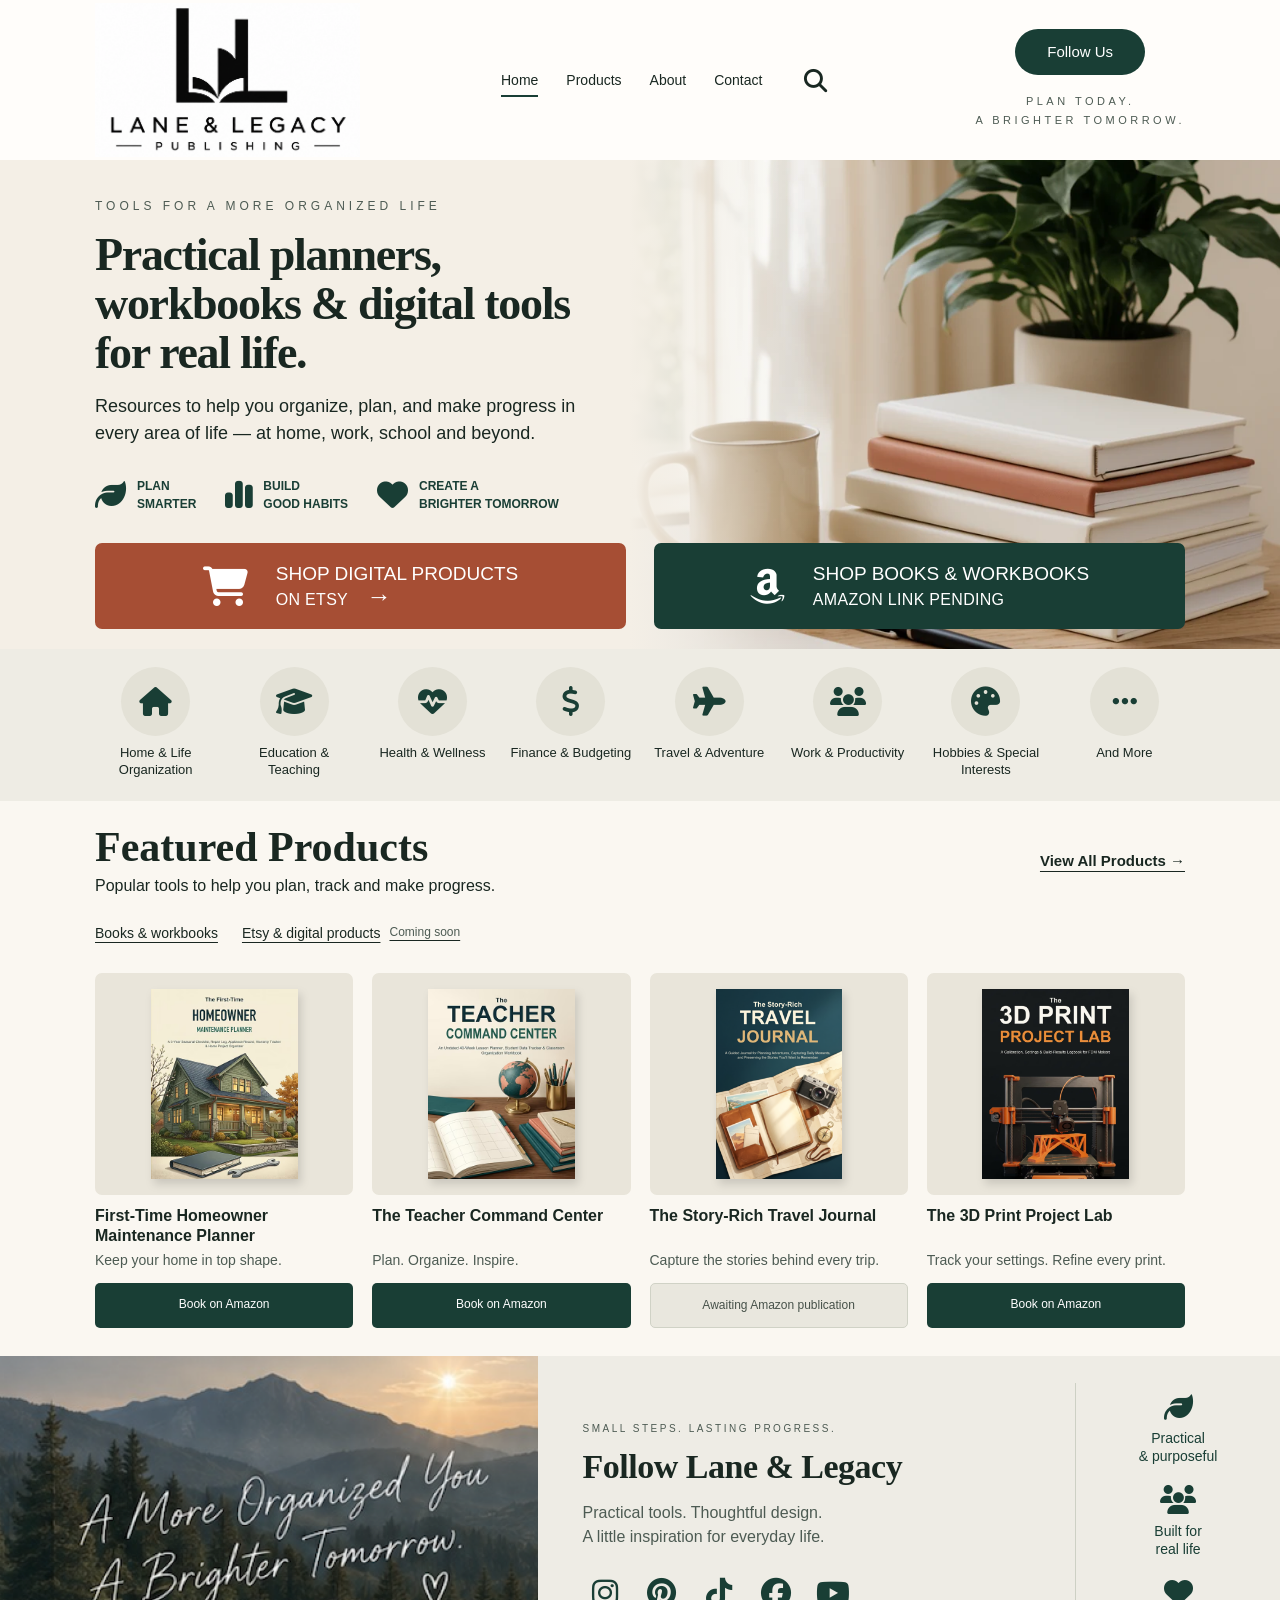
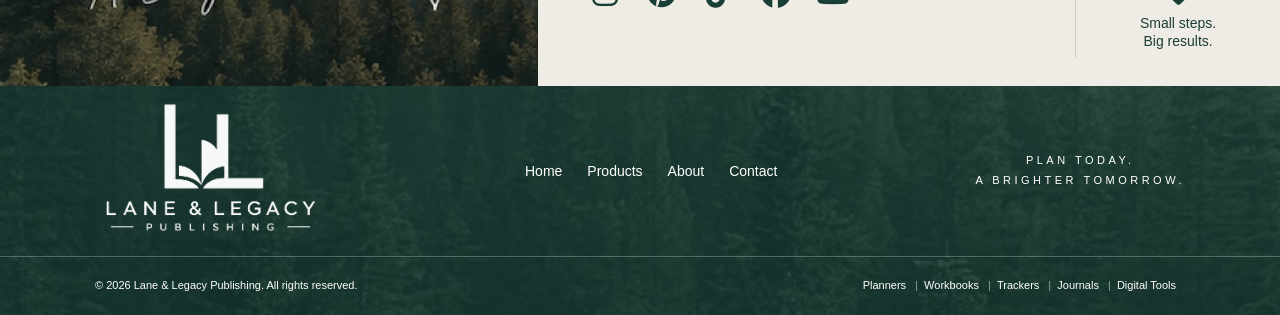
==== commit ca6c943d: "Use owner-approved organized tomorrow artwork" ====
--- a/index.html
+++ b/index.html
@@ -9,7 +9,7 @@
   <meta property="og:description" content="Practical planners, workbooks & digital tools for real life.">
   <meta name="theme-color" content="#193e35">
   <link rel="icon" href="assets/images/logo.webp">
-  <link rel="stylesheet" href="styles.css">
+  <link rel="stylesheet" href="styles.css?v=20260917-scenic">
   <link rel="stylesheet" href="https://cdnjs.cloudflare.com/ajax/libs/font-awesome/6.7.2/css/all.min.css">
   <script src="app.js" defer></script>
 </head>
@@ -62,7 +62,7 @@
     </div>
   </section>
   <section id="social" class="brand-social" aria-labelledby="social-heading">
-    <div class="scenic-panel"><img src="assets/images/scenic-832.webp" srcset="assets/images/scenic-480.webp 480w, assets/images/scenic-832.webp 832w" sizes="(max-width: 700px) 100vw, 42vw" width="832" height="1248" loading="lazy" alt="Warm sunlight falling over a peaceful evergreen forest and distant hills"><p>A more organized you.<br>A brighter tomorrow.</p></div>
+    <div class="scenic-panel scenic-panel-approved"><img src="assets/images/organized-tomorrow-approved.webp" width="840" height="516" loading="lazy" alt="A More Organized You. A Brighter Tomorrow. — handwritten over a sunlit mountain and evergreen forest"></div>
     <div class="social-copy"><p class="eyebrow">Small steps. Lasting progress.</p><h2 id="social-heading">Follow Lane & Legacy</h2><p>Practical tools. Thoughtful design.<br>A little inspiration for everyday life.</p><div class="social-links" id="social-links" aria-label="Lane & Legacy social accounts"></div></div>
     <ul class="brand-values" aria-label="Our values"><li><i class="fa-solid fa-leaf" aria-hidden="true"></i><span>Practical<br>& purposeful</span></li><li><i class="fa-solid fa-users" aria-hidden="true"></i><span>Built for<br>real life</span></li><li><i class="fa-solid fa-heart" aria-hidden="true"></i><span>Small steps.<br>Big results.</span></li></ul>
   </section>
--- a/styles.css
+++ b/styles.css
@@ -1320,3 +1320,8 @@
 .catalog-platforms a { min-height:44px; display:inline-flex; align-items:center; gap:9px; text-decoration:underline; text-underline-offset:4px; }
 .catalog-platforms span { font-size:12px; color:var(--muted); text-decoration:none; }
 .product-art>span { color:var(--muted); font-size:14px; text-align:center; }
+
+/* Owner-approved artwork includes its own lettering; show the complete image. */
+.scenic-panel-approved { min-height:0; align-self:center; }
+.scenic-panel-approved img { position:static; height:auto; object-fit:contain; }
+.scenic-panel-approved:after { display:none; }
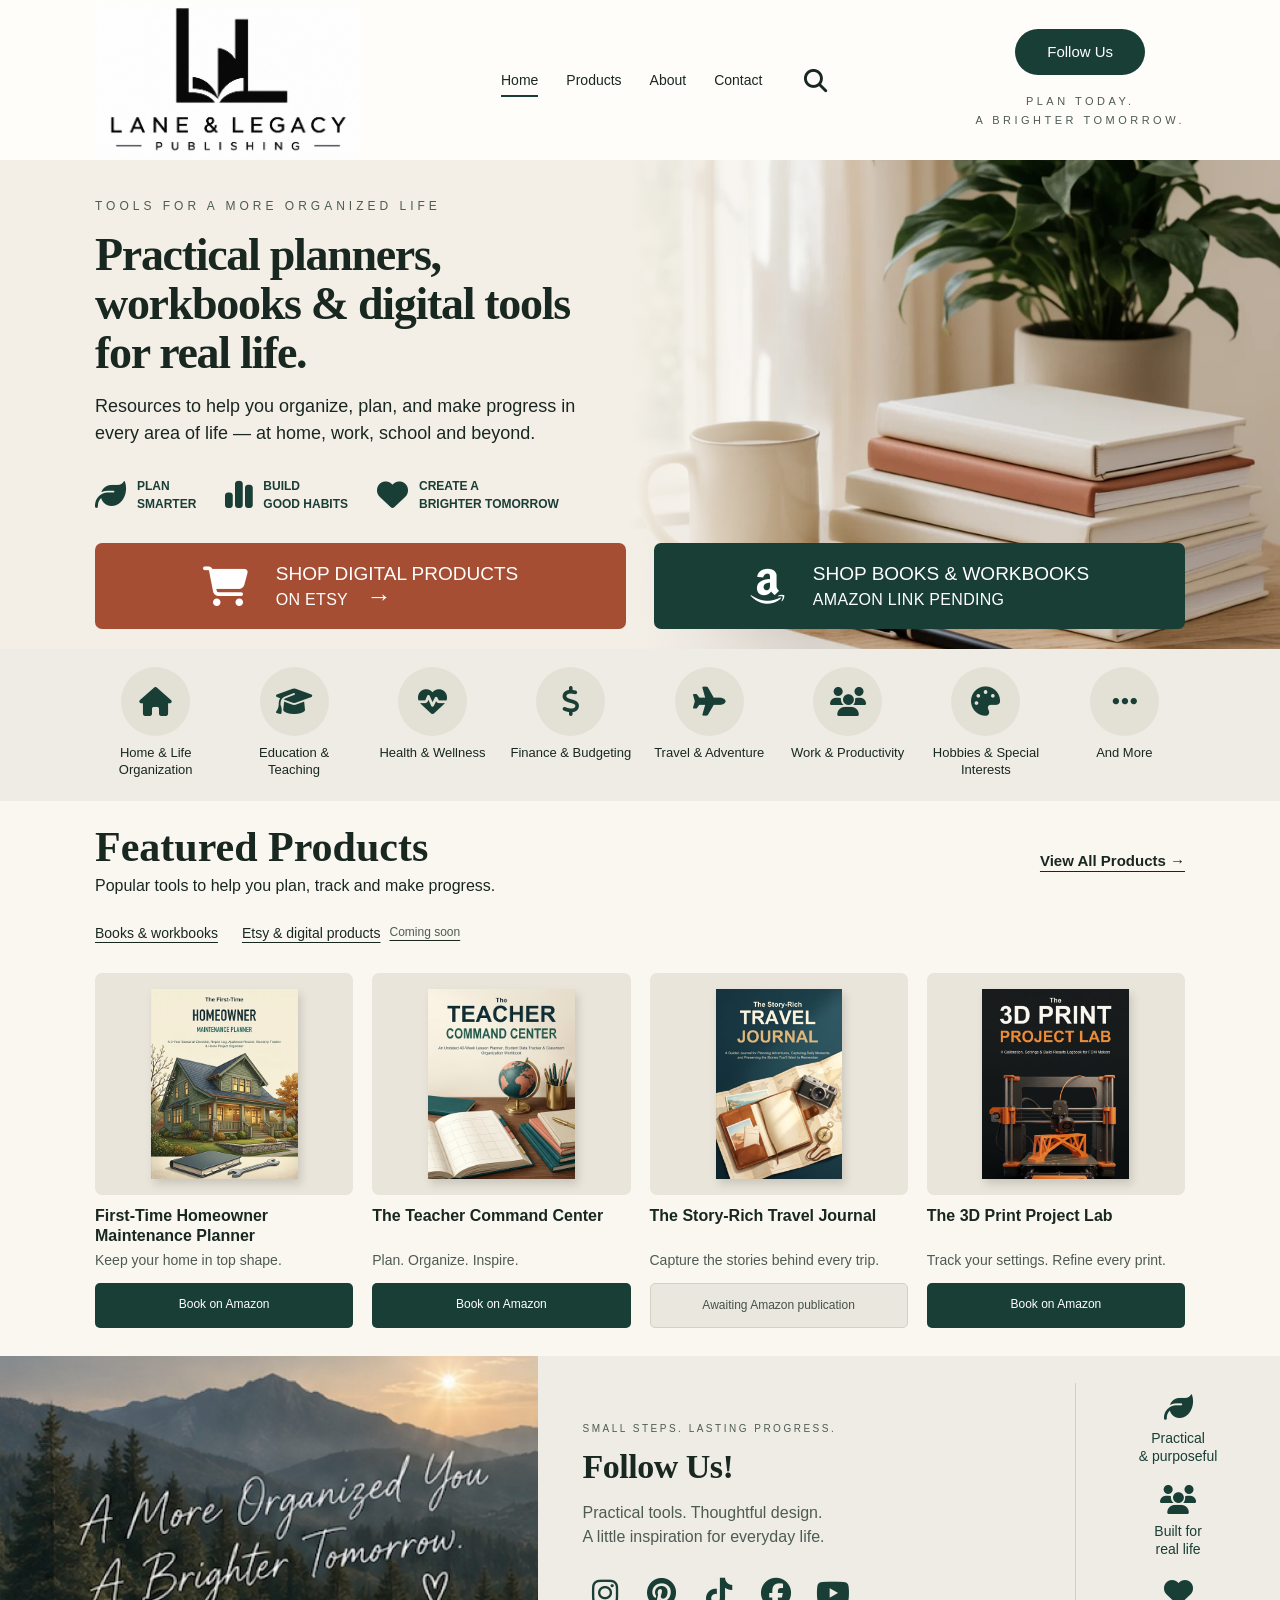
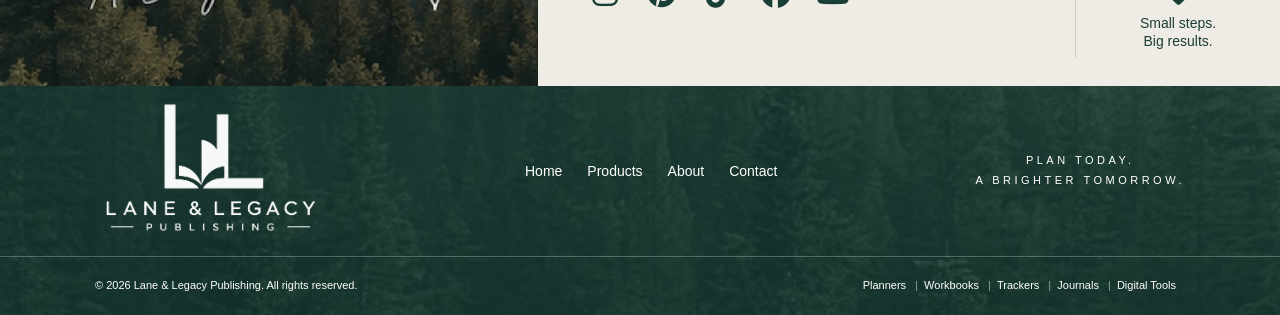
==== commit 9b479128: "Change social heading to Follow Us!" ====
--- a/index.html
+++ b/index.html
@@ -63,7 +63,7 @@
   </section>
   <section id="social" class="brand-social" aria-labelledby="social-heading">
     <div class="scenic-panel scenic-panel-approved"><img src="assets/images/organized-tomorrow-approved.webp" width="840" height="516" loading="lazy" alt="A More Organized You. A Brighter Tomorrow. — handwritten over a sunlit mountain and evergreen forest"></div>
-    <div class="social-copy"><p class="eyebrow">Small steps. Lasting progress.</p><h2 id="social-heading">Follow Lane & Legacy</h2><p>Practical tools. Thoughtful design.<br>A little inspiration for everyday life.</p><div class="social-links" id="social-links" aria-label="Lane & Legacy social accounts"></div></div>
+    <div class="social-copy"><p class="eyebrow">Small steps. Lasting progress.</p><h2 id="social-heading">Follow Us!</h2><p>Practical tools. Thoughtful design.<br>A little inspiration for everyday life.</p><div class="social-links" id="social-links" aria-label="Lane & Legacy social accounts"></div></div>
     <ul class="brand-values" aria-label="Our values"><li><i class="fa-solid fa-leaf" aria-hidden="true"></i><span>Practical<br>& purposeful</span></li><li><i class="fa-solid fa-users" aria-hidden="true"></i><span>Built for<br>real life</span></li><li><i class="fa-solid fa-heart" aria-hidden="true"></i><span>Small steps.<br>Big results.</span></li></ul>
   </section>
 </main>
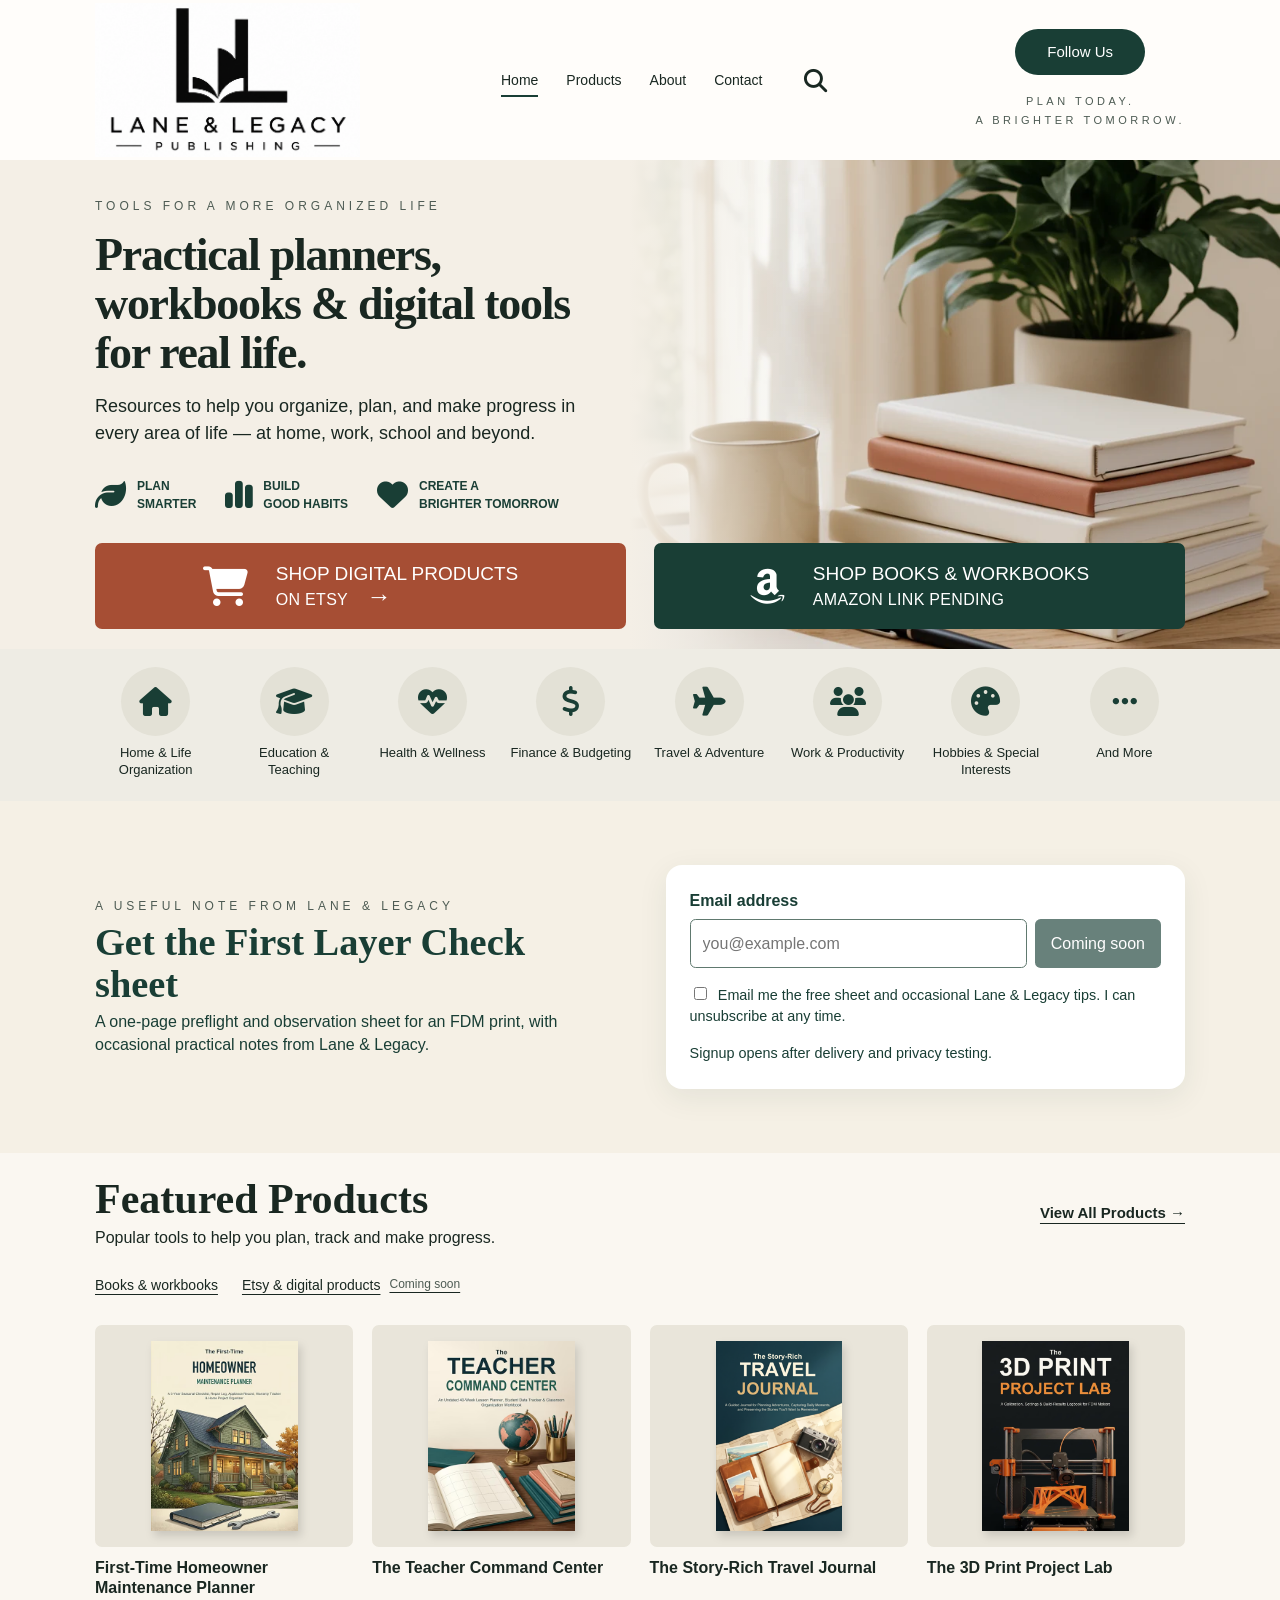
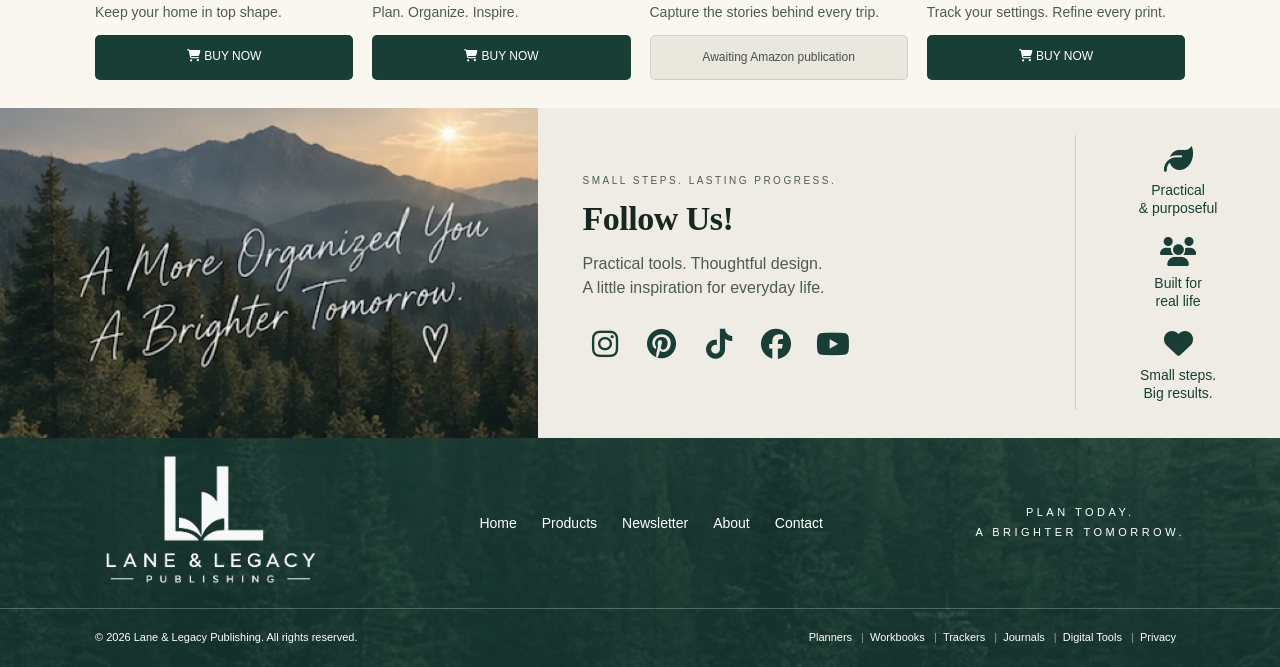
==== commit 452e16f0: "Stage gated Lane and Legacy email signup" ====
--- a/index.html
+++ b/index.html
@@ -7,11 +7,15 @@
   <meta name="description" content="Practical planners, workbooks and digital tools to help you organize, plan and make progress—at home, work, school and beyond.">
   <meta property="og:title" content="Lane & Legacy Publishing">
   <meta property="og:description" content="Practical planners, workbooks & digital tools for real life.">
+  <link rel="canonical" href="https://laneandlegacy.com/">
+  <meta property="og:url" content="https://laneandlegacy.com/">
+  <meta name="lane-build" content="2026-09-18-v1">
   <meta name="theme-color" content="#193e35">
   <link rel="icon" href="assets/images/logo.webp">
   <link rel="stylesheet" href="styles.css?v=20260917-scenic">
   <link rel="stylesheet" href="https://cdnjs.cloudflare.com/ajax/libs/font-awesome/6.7.2/css/all.min.css">
   <script src="app.js" defer></script>
+  <script src="analytics.js" defer></script>
 </head>
 <body>
 <a class="skip-link" href="#main">Skip to content</a>
@@ -47,6 +51,7 @@
     </div>
   </section>
   <nav class="category-strip" aria-label="Browse product categories"><div class="wrap category-list" id="category-list"></div></nav>
+  <section id="newsletter" class="newsletter-section" aria-labelledby="newsletter-title"><div class="wrap newsletter-inner"><div><p class="eyebrow">A useful note from Lane &amp; Legacy</p><h2 id="newsletter-title">Get the First Layer Check sheet</h2><p>A one-page preflight and observation sheet for an FDM print, with occasional practical notes from Lane &amp; Legacy.</p></div><form id="newsletter-form" novalidate><label for="newsletter-email">Email address</label><div class="newsletter-controls"><input id="newsletter-email" name="email" type="email" autocomplete="email" inputmode="email" required placeholder="you@example.com"><button type="submit" disabled>Coming soon</button></div><label class="newsletter-consent"><input name="consent" type="checkbox" required> Email me the free sheet and occasional Lane &amp; Legacy tips. I can unsubscribe at any time.</label><div id="newsletter-challenge"></div><input class="newsletter-honeypot" name="website" type="text" tabindex="-1" autocomplete="off" aria-hidden="true"><p class="newsletter-status" role="status" aria-live="polite">Signup opens after delivery and privacy testing.</p></form></div></section>
   <section id="products" class="products-section" aria-labelledby="products-heading">
     <div class="wrap">
       <div class="section-head"><div><h2 id="products-heading">Featured Products</h2><p id="products-description">Popular tools to help you plan, track and make progress.</p></div><button class="text-link" type="button" id="view-all">View All Products <span aria-hidden="true">→</span></button></div>
@@ -68,8 +73,8 @@
   </section>
 </main>
 <footer class="site-footer">
-  <div class="wrap footer-main"><a class="brand footer-brand" href="#home" aria-label="Lane & Legacy Publishing home"><img src="assets/images/logo.webp" width="1254" height="1254" loading="lazy" alt="Lane & Legacy Publishing"></a><nav aria-label="Footer navigation"><a href="#home">Home</a><a href="#products" data-catalog="all">Products</a><button type="button" data-dialog="about-dialog">About</button><button type="button" data-dialog="contact-dialog">Contact</button></nav><p class="brand-statement">Plan today.<br>A brighter tomorrow.</p></div>
-  <div class="footer-rule"><div class="wrap footer-bottom"><p>© 2026 Lane & Legacy Publishing. All rights reserved.</p><nav aria-label="Browse product types"><a href="#products" data-kind="planner">Planners</a><a href="#products" data-kind="workbook">Workbooks</a><a href="#products" data-kind="tracker">Trackers</a><a href="#products" data-kind="journal">Journals</a><a href="#products" data-kind="digital">Digital Tools</a></nav></div></div>
+  <div class="wrap footer-main"><a class="brand footer-brand" href="#home" aria-label="Lane & Legacy Publishing home"><img src="assets/images/logo.webp" width="1254" height="1254" loading="lazy" alt="Lane & Legacy Publishing"></a><nav aria-label="Footer navigation"><a href="#home">Home</a><a href="#products" data-catalog="all">Products</a><a href="#newsletter">Newsletter</a><button type="button" data-dialog="about-dialog">About</button><button type="button" data-dialog="contact-dialog">Contact</button></nav><p class="brand-statement">Plan today.<br>A brighter tomorrow.</p></div>
+  <div class="footer-rule"><div class="wrap footer-bottom"><p>© 2026 Lane & Legacy Publishing. All rights reserved.</p><nav aria-label="Browse product types"><a href="#products" data-kind="planner">Planners</a><a href="#products" data-kind="workbook">Workbooks</a><a href="#products" data-kind="tracker">Trackers</a><a href="#products" data-kind="journal">Journals</a><a href="#products" data-kind="digital">Digital Tools</a><a href="privacy.html">Privacy</a></nav></div></div>
 </footer>
 <dialog id="about-dialog" aria-labelledby="about-title"><div class="dialog-top"><p class="eyebrow">Lane & Legacy Publishing</p><button type="button" class="dialog-close icon-button" aria-label="Close about"><i class="fa-solid fa-xmark" aria-hidden="true"></i></button></div><h2 id="about-title">Useful tools.<br>Thoughtful design.</h2><p>We create practical resources that make planning, tracking and organizing easier—without unnecessary complexity.</p><p>For home, work, school and everything in between, our purpose is simple: help you take the next small step.</p><a class="pill dialog-products" href="#products" data-catalog="all">Explore our products <span aria-hidden="true">→</span></a></dialog>
 <dialog id="contact-dialog" aria-labelledby="contact-title"><div class="dialog-top"><p class="eyebrow">Let’s connect</p><button type="button" class="dialog-close icon-button" aria-label="Close contact"><i class="fa-solid fa-xmark" aria-hidden="true"></i></button></div><h2 id="contact-title">Contact Lane & Legacy</h2><p>For a question about an Etsy purchase, visit our shop and use Etsy’s contact option. You can also find us on our social profiles.</p><div id="contact-links" class="contact-links"></div></dialog>
--- a/styles.css
+++ b/styles.css
@@ -1325,3 +1325,5 @@
 .scenic-panel-approved { min-height:0; align-self:center; }
 .scenic-panel-approved img { position:static; height:auto; object-fit:contain; }
 .scenic-panel-approved:after { display:none; }
+.newsletter-section{background:#f5f0e5;color:#193e35;padding:clamp(2rem,5vw,4rem) 0}.newsletter-inner{display:grid;grid-template-columns:1fr 1fr;gap:clamp(1.5rem,4vw,4rem);align-items:center}.newsletter-inner h2{font-size:clamp(1.7rem,3vw,2.5rem);margin:.3rem 0}.newsletter-inner form{background:#fff;padding:1.5rem;border-radius:1rem;box-shadow:0 8px 30px #193e3514}.newsletter-inner label{display:block;font-weight:600}.newsletter-controls{display:flex;gap:.5rem;margin:.45rem 0 1rem}.newsletter-controls input{min-width:0;flex:1;padding:.75rem;border:1px solid #60796f;border-radius:.35rem}.newsletter-controls button{padding:.75rem 1rem;background:#193e35;color:#fff;border:0;border-radius:.35rem}.newsletter-controls button:disabled{opacity:.65;cursor:not-allowed}.newsletter-consent{font-size:.9rem;font-weight:400!important}.newsletter-consent input{margin-right:.45rem}.newsletter-status{font-size:.9rem;margin-bottom:0}@media(max-width:700px){.newsletter-inner{grid-template-columns:1fr}.newsletter-controls{flex-direction:column}}
+.newsletter-honeypot{position:absolute;left:-9999px;width:1px;height:1px;opacity:0}.newsletter-status{min-height:1.5em}#newsletter-challenge{margin-top:1rem}
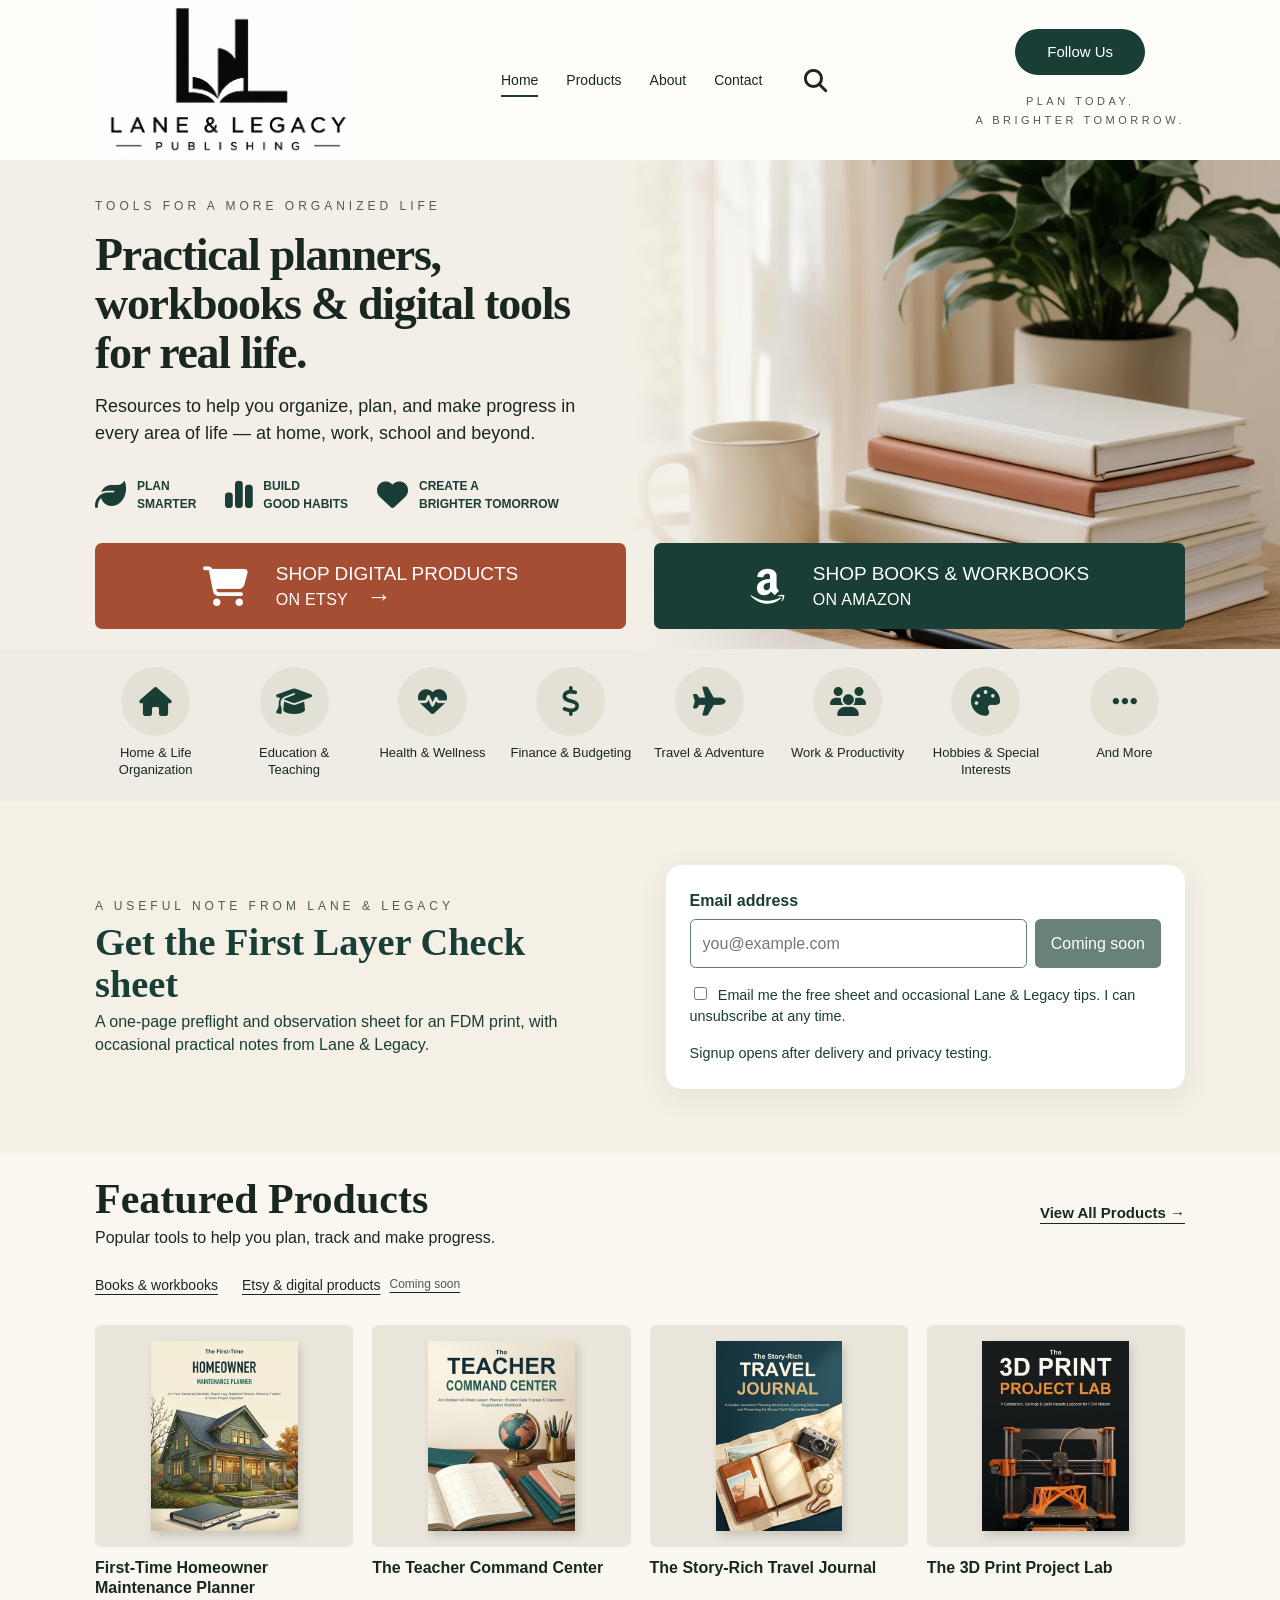
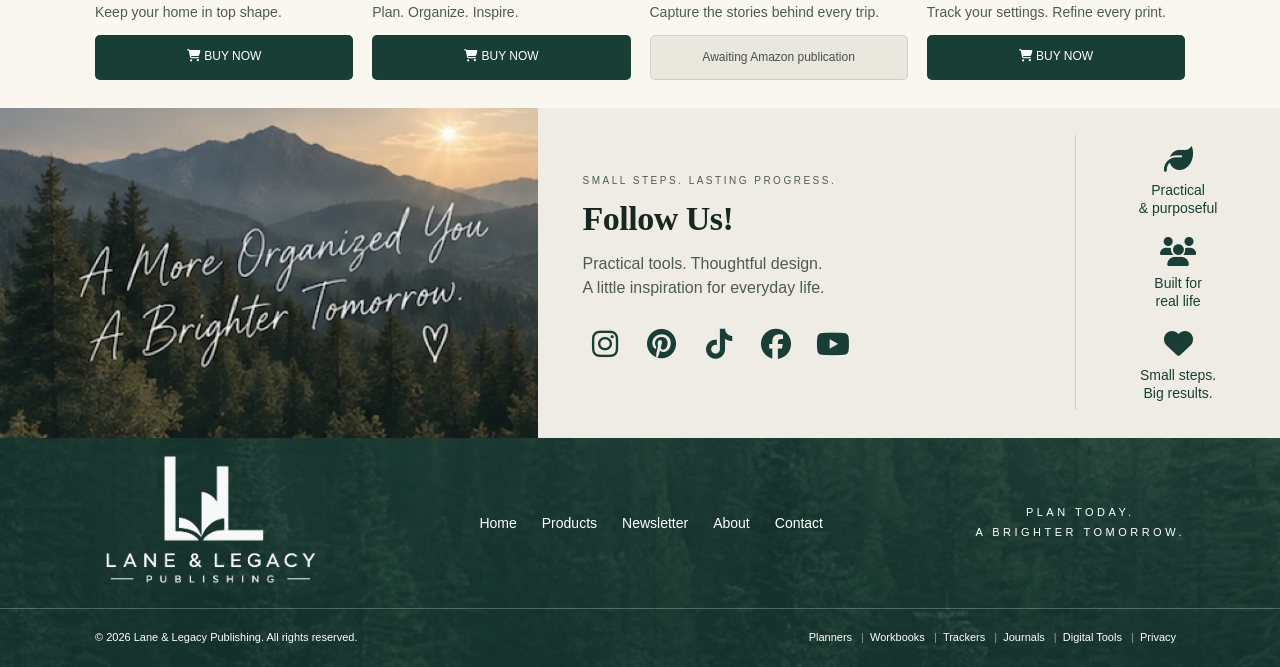
==== commit 8271c6f7: "Preserve current Amazon homepage wording in review branch" ====
--- a/index.html
+++ b/index.html
@@ -46,7 +46,7 @@
       <div class="hero-photo"><img src="assets/images/workspace-832.webp" srcset="assets/images/workspace-480.webp 480w, assets/images/workspace-832.webp 832w" sizes="(max-width: 700px) 100vw, 52vw" width="832" height="1248" fetchpriority="high" alt="Cream and terracotta notebooks, a ceramic mug and a leafy plant on a sunlit wooden desk"></div>
       <div class="shop-actions">
         <span class="cta etsy" id="etsy-shop" aria-disabled="true"><i class="fa-solid fa-cart-shopping" aria-hidden="true"></i><span><strong>Shop digital products</strong><span>On Etsy <span aria-hidden="true">→</span></span></span></span>
-        <span class="cta amazon" id="amazon-shop" aria-disabled="true"><i class="fa-brands fa-amazon" aria-hidden="true"></i><span><strong>Shop books & workbooks</strong><span>Amazon link pending</span></span></span>
+        <span class="cta amazon" id="amazon-shop" aria-disabled="true"><i class="fa-brands fa-amazon" aria-hidden="true"></i><span><strong>Shop books & workbooks</strong><span>On Amazon</span></span></span>
       </div>
     </div>
   </section>
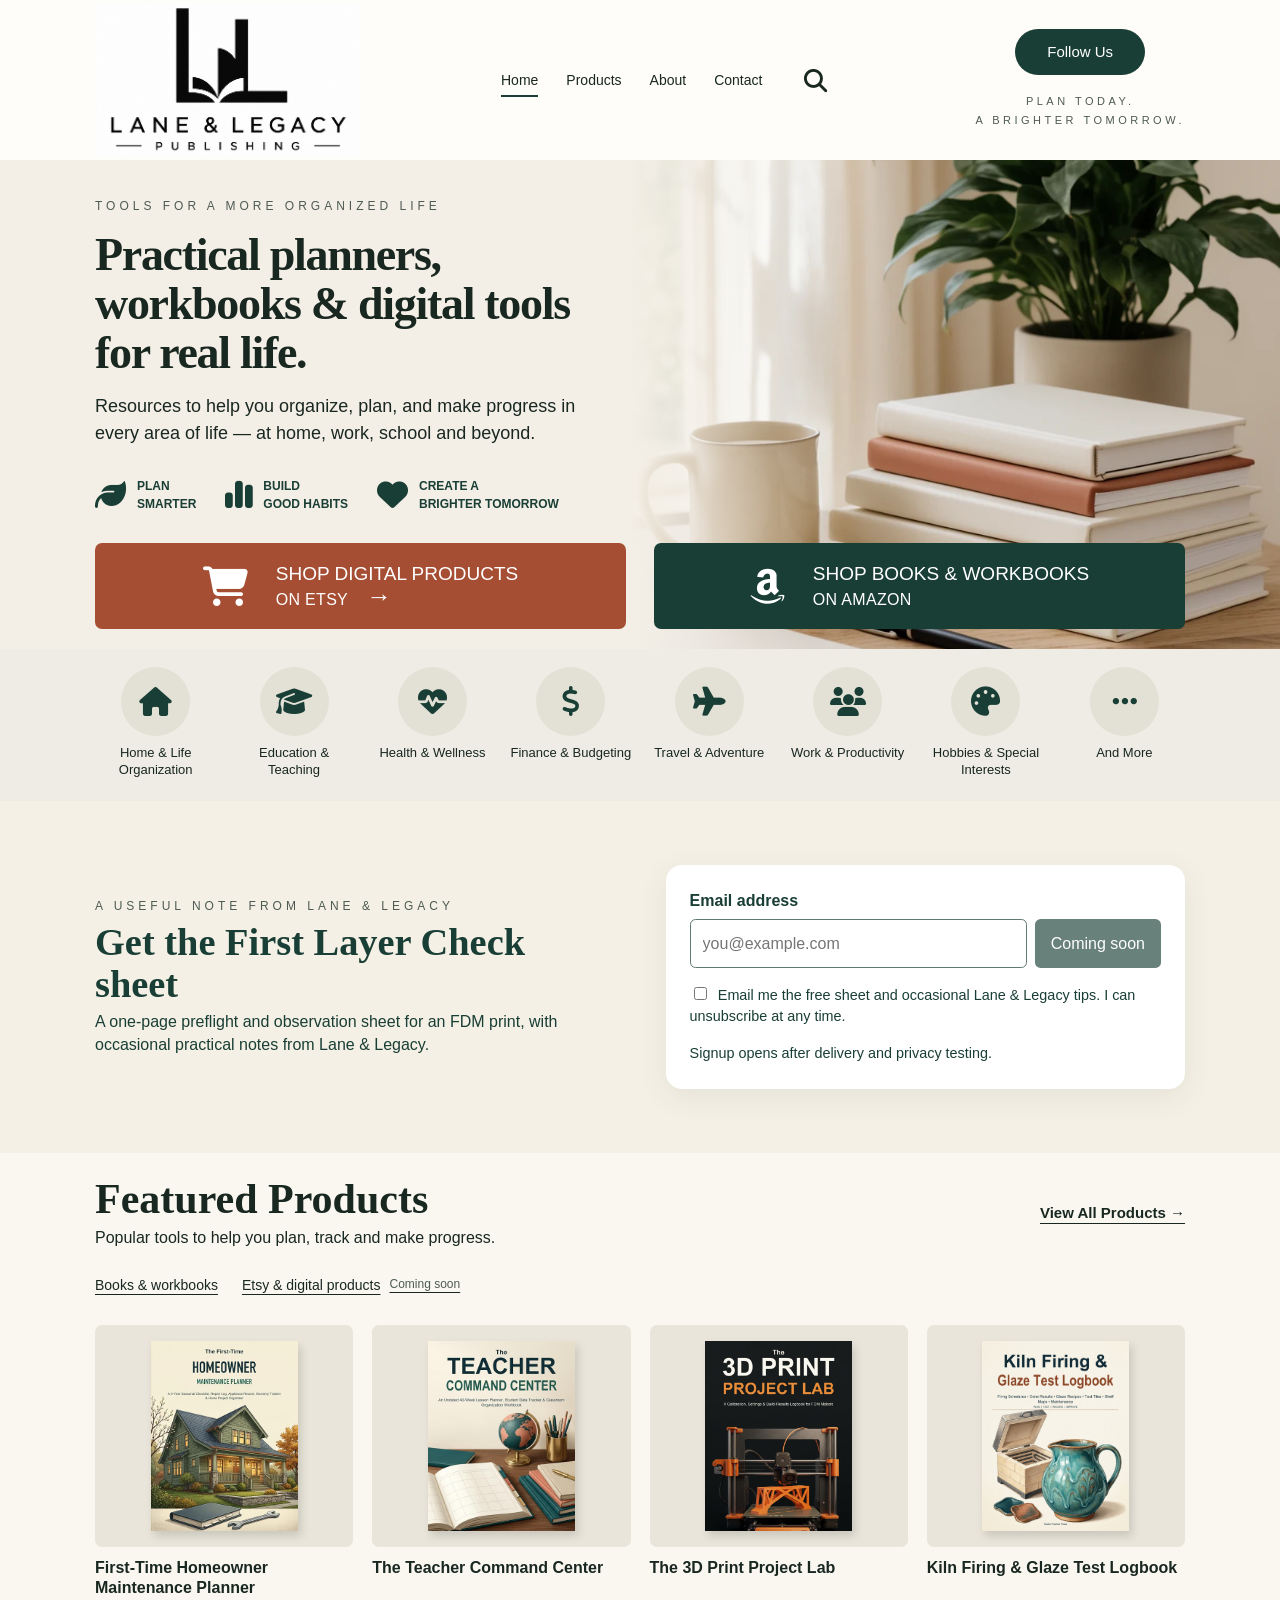
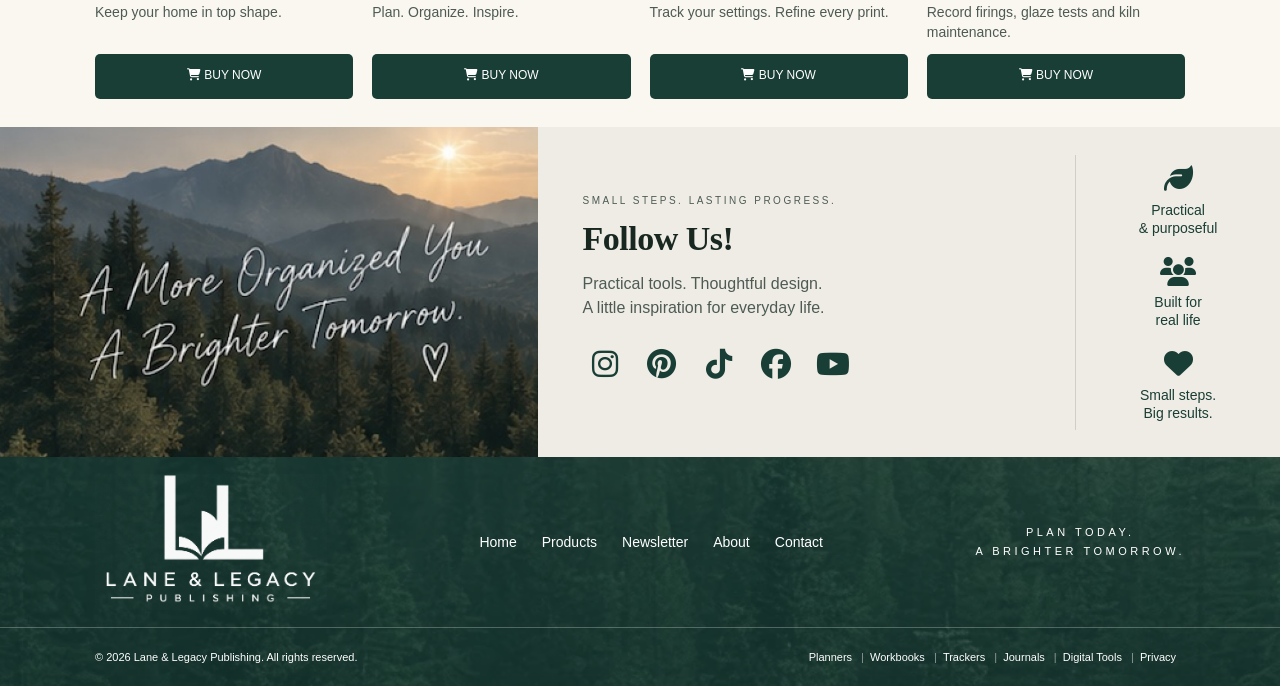
==== commit 85caac47: "Link homepage Amazon CTA to verified local books catalog" ====
--- a/index.html
+++ b/index.html
@@ -46,7 +46,7 @@
       <div class="hero-photo"><img src="assets/images/workspace-832.webp" srcset="assets/images/workspace-480.webp 480w, assets/images/workspace-832.webp 832w" sizes="(max-width: 700px) 100vw, 52vw" width="832" height="1248" fetchpriority="high" alt="Cream and terracotta notebooks, a ceramic mug and a leafy plant on a sunlit wooden desk"></div>
       <div class="shop-actions">
         <span class="cta etsy" id="etsy-shop" aria-disabled="true"><i class="fa-solid fa-cart-shopping" aria-hidden="true"></i><span><strong>Shop digital products</strong><span>On Etsy <span aria-hidden="true">→</span></span></span></span>
-        <span class="cta amazon" id="amazon-shop" aria-disabled="true"><i class="fa-brands fa-amazon" aria-hidden="true"></i><span><strong>Shop books & workbooks</strong><span>On Amazon</span></span></span>
+        <a class="cta amazon" id="amazon-shop" href="#products" data-kind="print"><i class="fa-brands fa-amazon" aria-hidden="true"></i><span><strong>Shop books & workbooks</strong><span>On Amazon</span></span></a>
       </div>
     </div>
   </section>
@@ -54,7 +54,7 @@
   <section id="newsletter" class="newsletter-section" aria-labelledby="newsletter-title"><div class="wrap newsletter-inner"><div><p class="eyebrow">A useful note from Lane &amp; Legacy</p><h2 id="newsletter-title">Get the First Layer Check sheet</h2><p>A one-page preflight and observation sheet for an FDM print, with occasional practical notes from Lane &amp; Legacy.</p></div><form id="newsletter-form" novalidate><label for="newsletter-email">Email address</label><div class="newsletter-controls"><input id="newsletter-email" name="email" type="email" autocomplete="email" inputmode="email" required placeholder="you@example.com"><button type="submit" disabled>Coming soon</button></div><label class="newsletter-consent"><input name="consent" type="checkbox" required> Email me the free sheet and occasional Lane &amp; Legacy tips. I can unsubscribe at any time.</label><div id="newsletter-challenge"></div><input class="newsletter-honeypot" name="website" type="text" tabindex="-1" autocomplete="off" aria-hidden="true"><p class="newsletter-status" role="status" aria-live="polite">Signup opens after delivery and privacy testing.</p></form></div></section>
   <section id="products" class="products-section" aria-labelledby="products-heading">
     <div class="wrap">
-      <div class="section-head"><div><h2 id="products-heading">Featured Products</h2><p id="products-description">Popular tools to help you plan, track and make progress.</p></div><button class="text-link" type="button" id="view-all">View All Products <span aria-hidden="true">→</span></button></div>
+      <div class="section-head"><div><h2 id="products-heading" tabindex="-1">Featured Products</h2><p id="products-description">Popular tools to help you plan, track and make progress.</p></div><button class="text-link" type="button" id="view-all">View All Products <span aria-hidden="true">→</span></button></div>
       <nav class="catalog-platforms" aria-label="Shop by format"><a href="#products" data-kind="print">Books &amp; workbooks</a><a href="#products" data-kind="digital">Etsy &amp; digital products <span>Coming soon</span></a></nav>
       <div class="catalog-tools" id="catalog-tools" hidden>
         <div class="search-field"><label for="product-search">Search products</label><input id="product-search" type="search" placeholder="Find your next practical tool…" autocomplete="off"></div>
--- a/styles.css
+++ b/styles.css
@@ -54,7 +54,7 @@
 button:disabled {
   opacity:1
 }
-a:focus-visible,button:focus-visible,input:focus-visible,select:focus-visible {
+a:focus-visible,button:focus-visible,input:focus-visible,select:focus-visible,#products-heading:focus-visible {
   outline:3px solid #bd663f;
   outline-offset:5px
 }
@@ -1327,3 +1327,6 @@
 .scenic-panel-approved:after { display:none; }
 .newsletter-section{background:#f5f0e5;color:#193e35;padding:clamp(2rem,5vw,4rem) 0}.newsletter-inner{display:grid;grid-template-columns:1fr 1fr;gap:clamp(1.5rem,4vw,4rem);align-items:center}.newsletter-inner h2{font-size:clamp(1.7rem,3vw,2.5rem);margin:.3rem 0}.newsletter-inner form{background:#fff;padding:1.5rem;border-radius:1rem;box-shadow:0 8px 30px #193e3514}.newsletter-inner label{display:block;font-weight:600}.newsletter-controls{display:flex;gap:.5rem;margin:.45rem 0 1rem}.newsletter-controls input{min-width:0;flex:1;padding:.75rem;border:1px solid #60796f;border-radius:.35rem}.newsletter-controls button{padding:.75rem 1rem;background:#193e35;color:#fff;border:0;border-radius:.35rem}.newsletter-controls button:disabled{opacity:.65;cursor:not-allowed}.newsletter-consent{font-size:.9rem;font-weight:400!important}.newsletter-consent input{margin-right:.45rem}.newsletter-status{font-size:.9rem;margin-bottom:0}@media(max-width:700px){.newsletter-inner{grid-template-columns:1fr}.newsletter-controls{flex-direction:column}}
 .newsletter-honeypot{position:absolute;left:-9999px;width:1px;height:1px;opacity:0}.newsletter-status{min-height:1.5em}#newsletter-challenge{margin-top:1rem}
+
+/* Keep footer links inside narrow screens as navigation grows. */
+footer nav { flex-wrap: wrap; }
